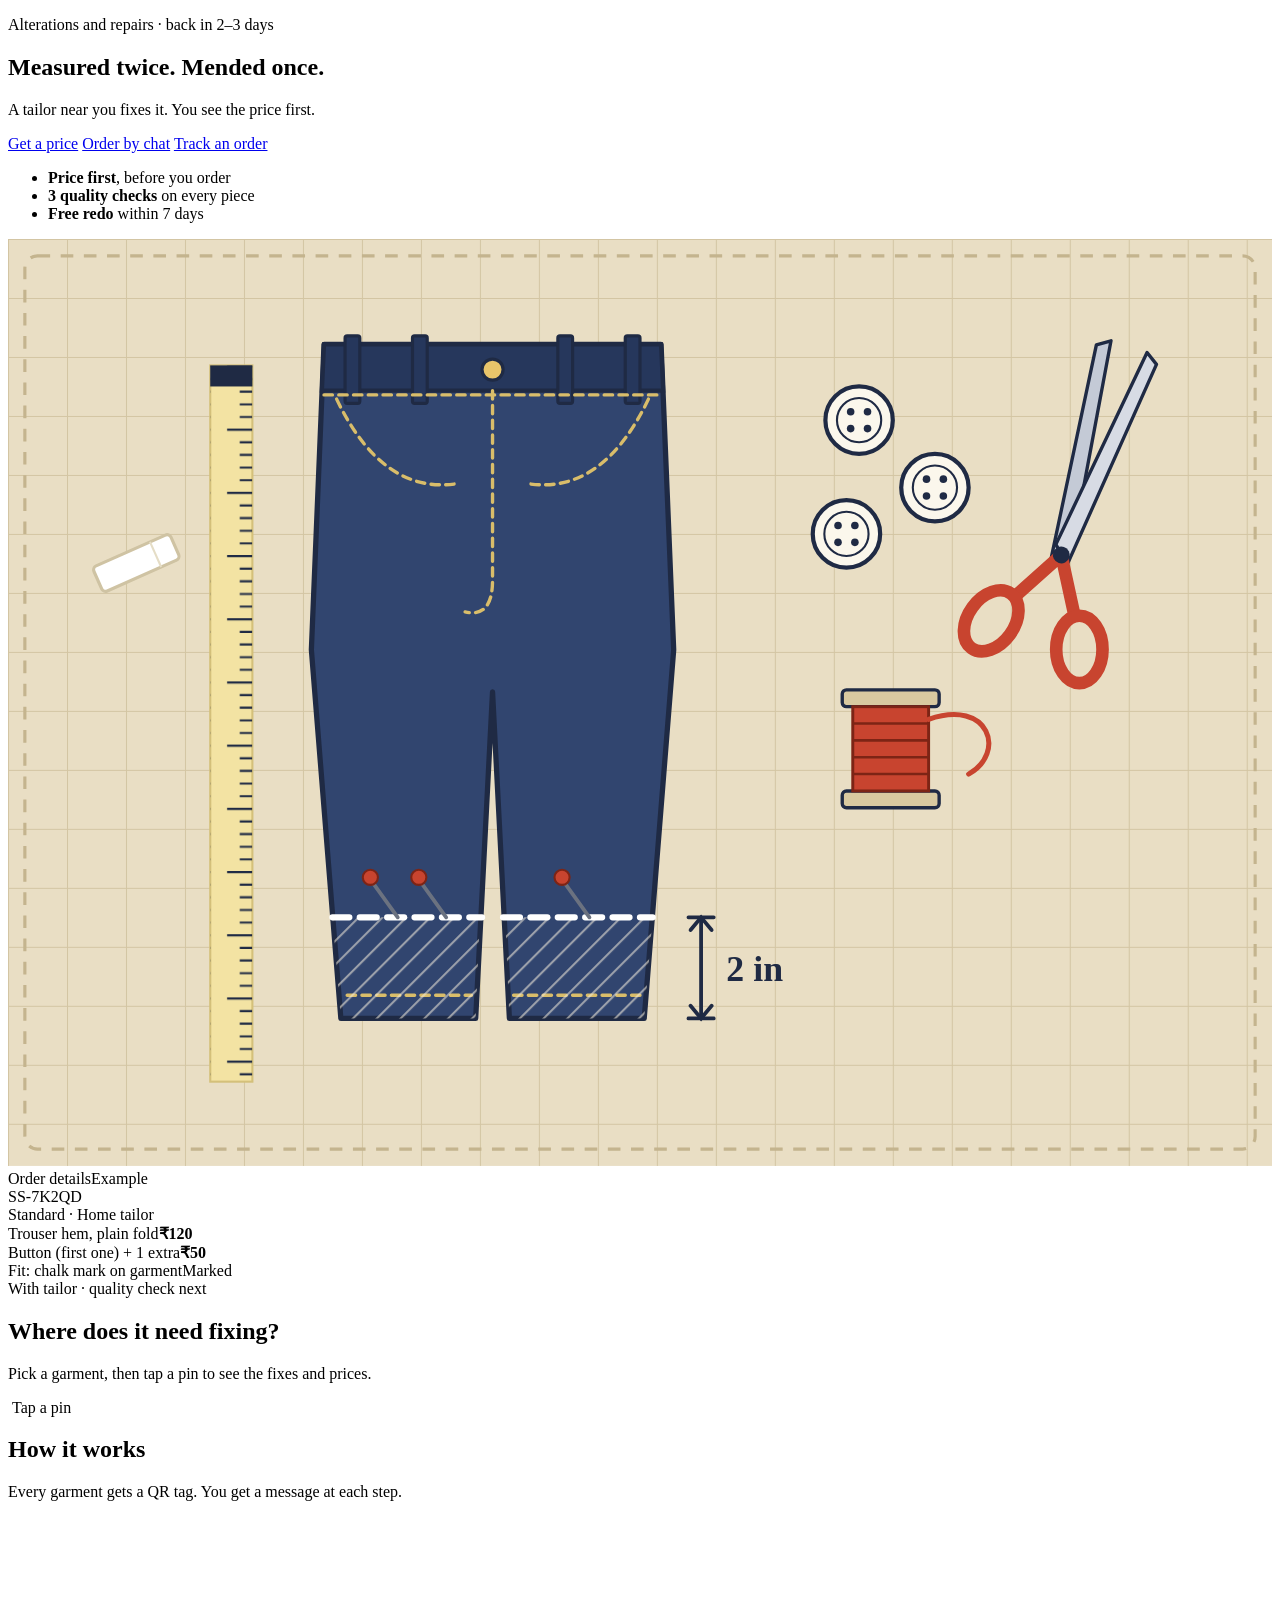
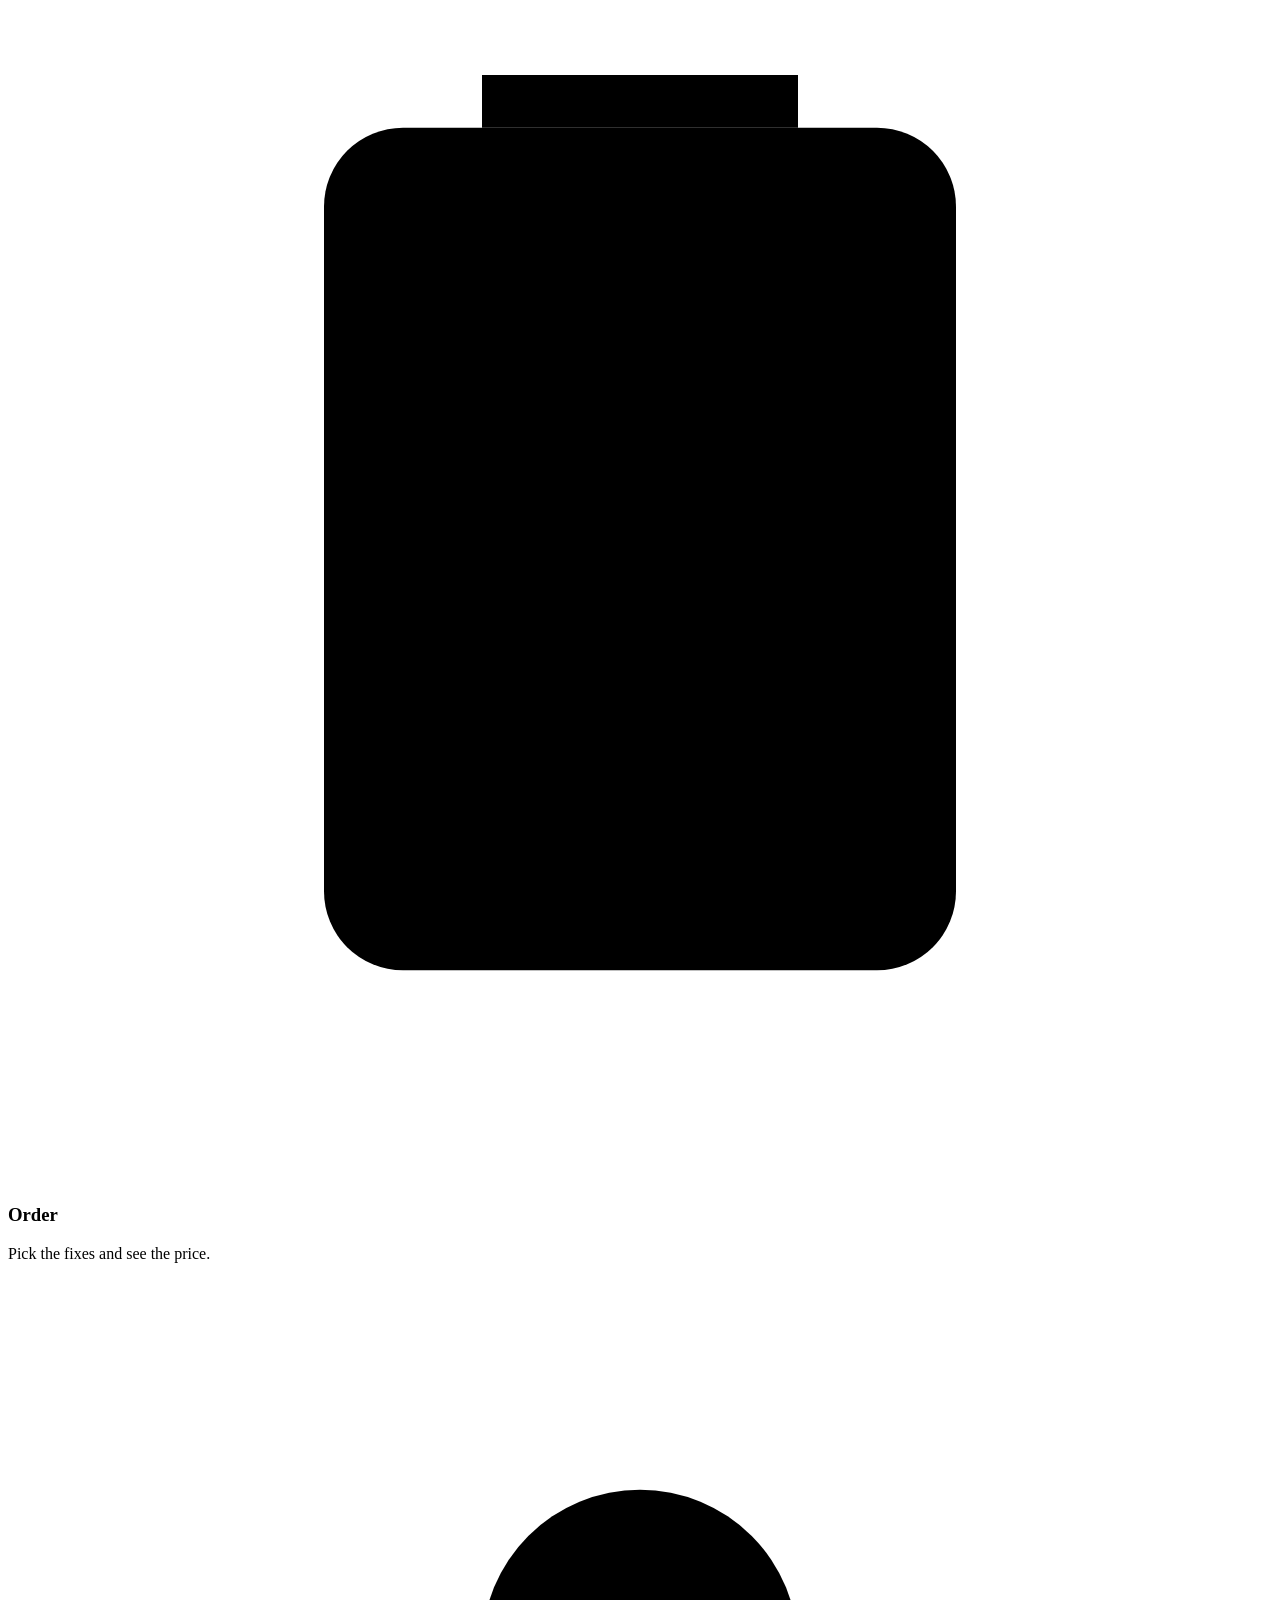
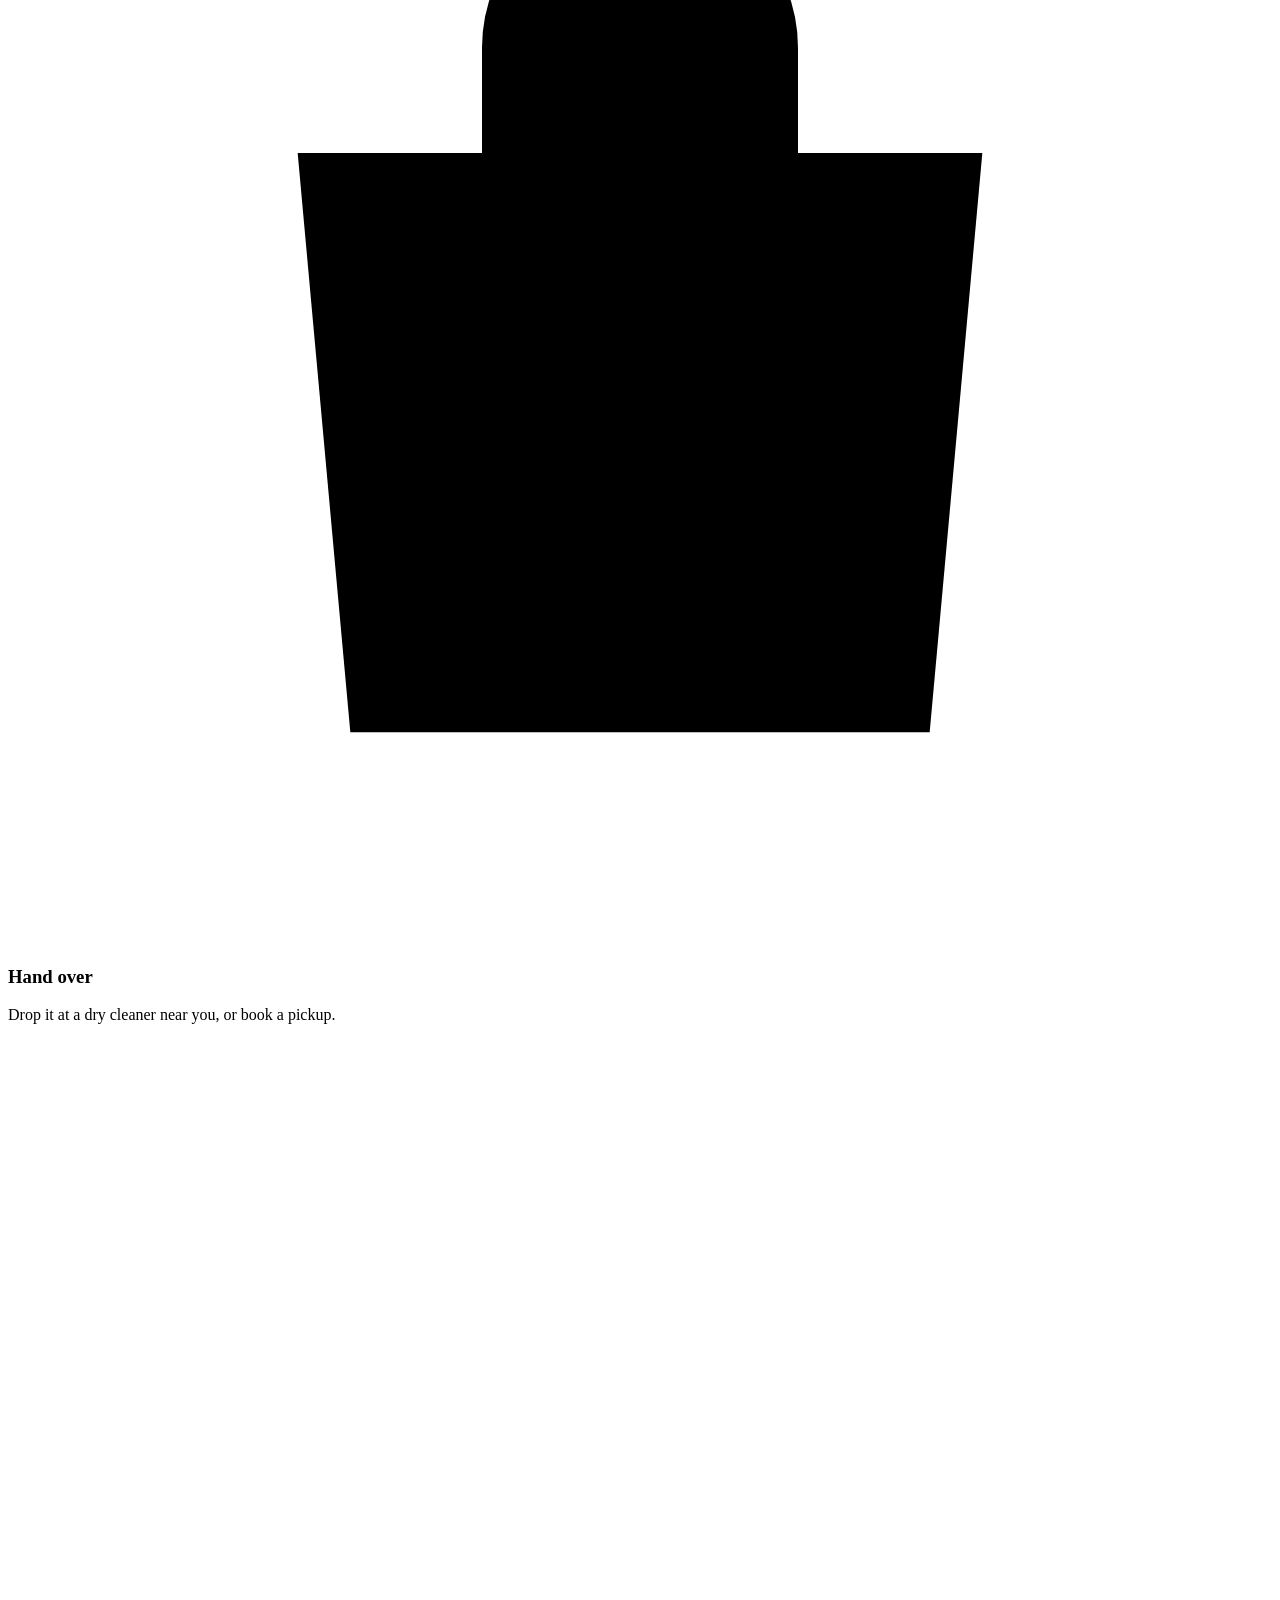
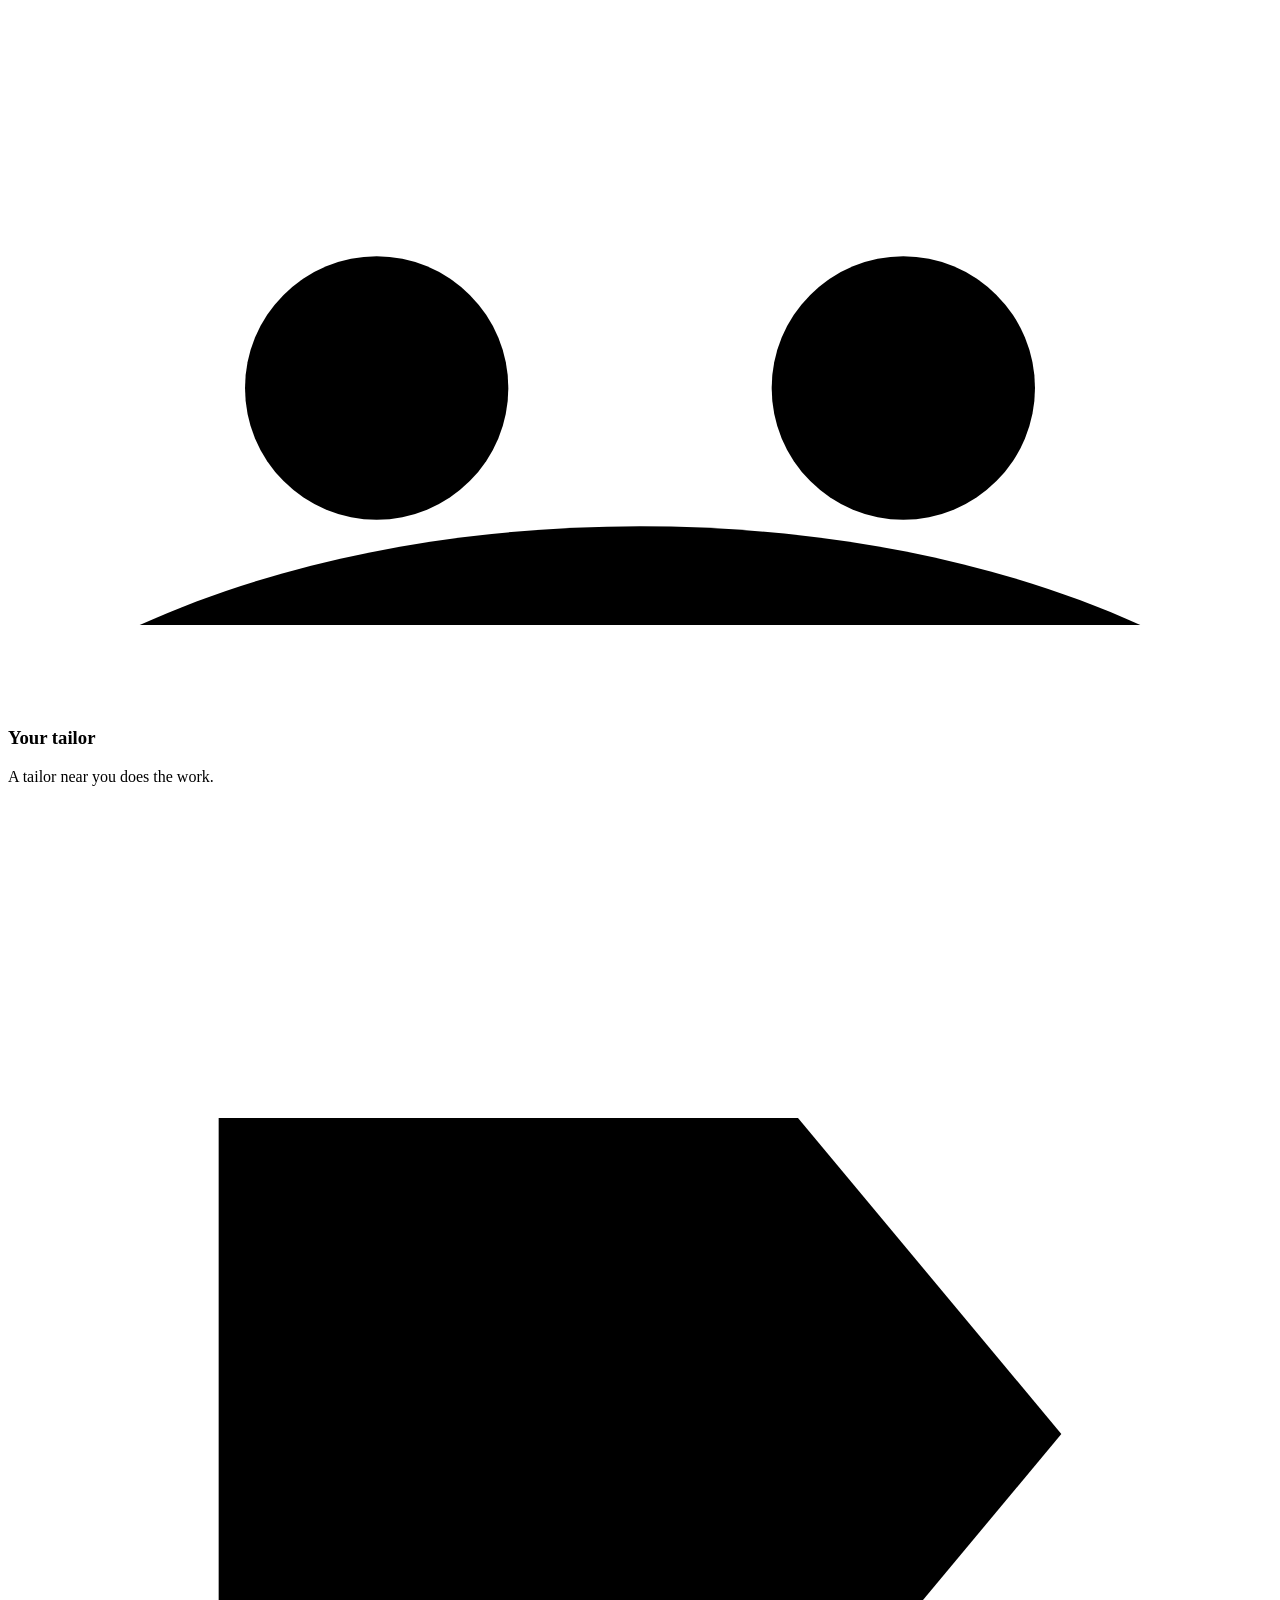
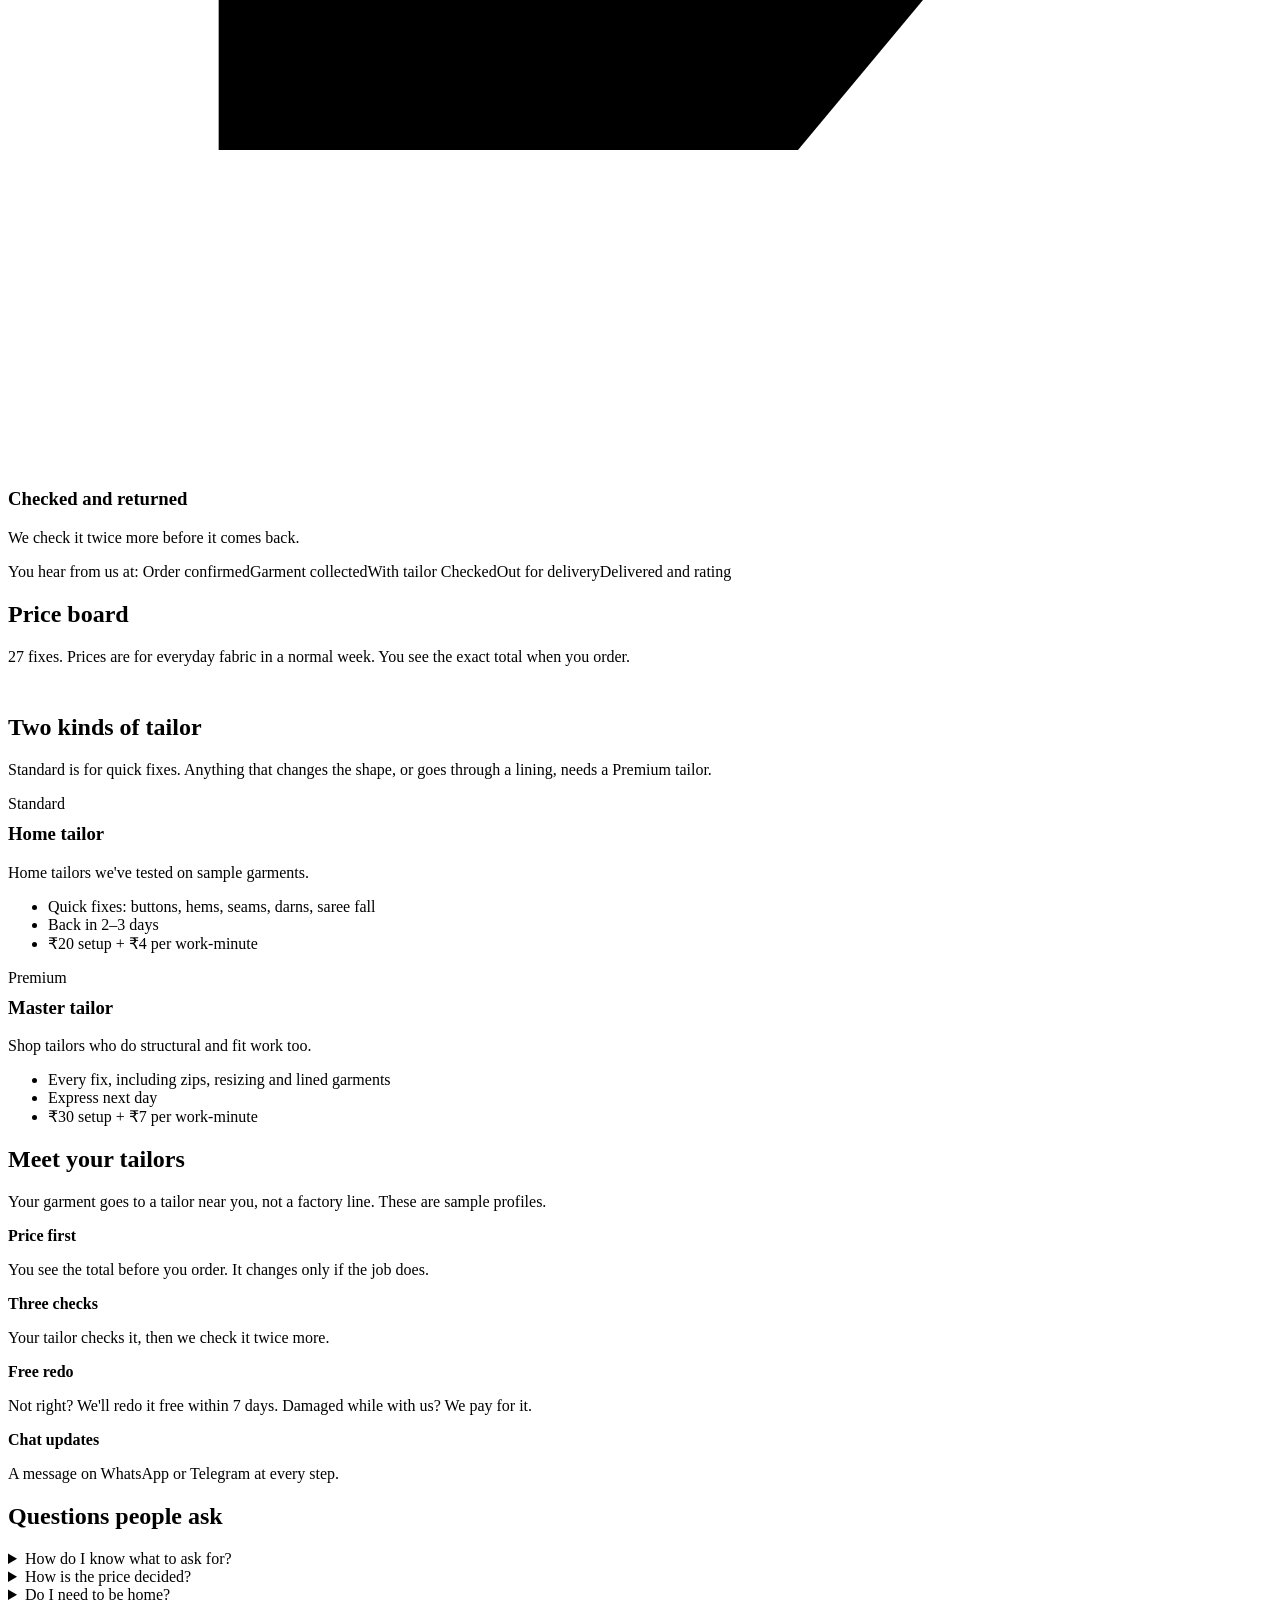
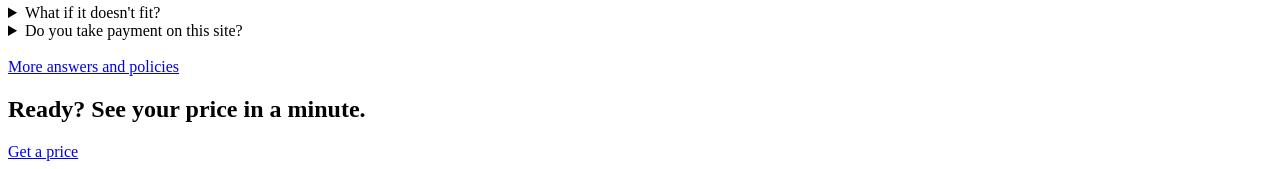
==== docs/index.html @ 305eaac2 "SecondStitch: website, chat bot and a GitHub Pages copy that runs in the browser Co-Authored-By: Cla" ====
<!doctype html>
<html lang="en">
<head>
  <script src="/secondstitch/static-api.js"></script>
  <meta charset="utf-8">
  <meta name="viewport" content="width=device-width, initial-scale=1">
  <title>SecondStitch — Alterations by a tailor near you</title>
  <meta name="description" content="A tailor near you fixes it. You see the price first, and it is back in 2–3 days.">
  <link rel="icon" href="/secondstitch/favicon.svg">
  <link rel="stylesheet" href="/secondstitch/styles.css">
</head>
<body data-page="home">
<header id="site-header"></header>

<main>
  <section class="hero">
    <div class="wrap hero-grid">
      <div>
        <p class="eyebrow" data-i18n="hero.eyebrow">Alterations and repairs · back in 2–3 days</p>
        <h1 data-i18n="hero.title" data-bi>Measured twice. Mended once.</h1>
        <p class="lead" data-i18n="hero.lead">A tailor near you fixes it. You see the price first.</p>
        <div class="hero-actions">
          <a class="btn" href="/secondstitch/order" data-i18n="hero.cta">Get a price</a>
          <a class="btn btn-ghost" id="chat-cta" href="/secondstitch/bot" data-i18n="hero.chat">Order by chat</a>
          <a class="btn btn-ghost" href="/secondstitch/track" data-i18n="hero.track">Track an order</a>
        </div>
        <ul class="hero-facts">
          <li data-i18n-html="hero.fact1"><strong>Price first</strong>, before you order</li>
          <li data-i18n-html="hero.fact2"><strong>3 quality checks</strong> on every piece</li>
          <li data-i18n-html="hero.fact3"><strong>Free redo</strong> within 7 days</li>
        </ul>
      </div>

      <div class="hero-art">
        <svg viewBox="0 0 600 440" role="img" aria-labelledby="hero-art-t">
          <title id="hero-art-t" data-i18n="hero.art">A pair of trousers laid flat with a chalk line, pins, a tape measure and scissors</title>
          <defs>
            <pattern id="matgrid" width="28" height="28" patternUnits="userSpaceOnUse"><path d="M28 0H0V28" fill="none" stroke="#d3c5a3" stroke-width="1"/></pattern>
            <pattern id="tickv" x="96" y="60" width="20" height="30" patternUnits="userSpaceOnUse"><path d="M20 .5H8M20 6.5H14M20 12.5H14M20 18.5H14M20 24.5H14" stroke="#1f2a44" stroke-width="1" fill="none"/></pattern>
            <pattern id="cut" width="8" height="8" patternUnits="userSpaceOnUse" patternTransform="rotate(45)"><path d="M0 0V8" stroke="#f3ebda" stroke-width="2" opacity=".55"/></pattern>
          </defs>
          <rect width="600" height="440" fill="#e9dec4"/>
          <rect width="600" height="440" fill="url(#matgrid)"/>
          <rect x="8" y="8" width="584" height="424" rx="6" fill="none" stroke="#c4b48e" stroke-width="1.5" stroke-dasharray="6 5"/>

          <rect x="96" y="60" width="20" height="340" fill="#f3e3a3" stroke="#d4c07a"/>
          <rect x="96" y="60" width="20" height="340" fill="url(#tickv)"/>
          <rect x="96" y="60" width="20" height="10" fill="#1f2a44"/>

          <g transform="translate(-20 10)">
            <path d="M170 40 L330 40 L336 185 L322 360 L258 360 L250 205 L242 360 L178 360 L164 185 Z" fill="#31456f" stroke="#1f2a44" stroke-width="2.5" stroke-linejoin="round"/>
            <path d="M170 40 L330 40 L331 62 L169 62 Z" fill="#26375c" stroke="#1f2a44" stroke-width="2"/>
            <g fill="#26375c" stroke="#1f2a44" stroke-width="1.5"><rect x="180" y="36" width="7" height="32" rx="1"/><rect x="212" y="36" width="7" height="32" rx="1"/><rect x="281" y="36" width="7" height="32" rx="1"/><rect x="313" y="36" width="7" height="32" rx="1"/></g>
            <g fill="none" stroke="#d9bd6a" stroke-width="1.6" stroke-dasharray="4 3" stroke-linecap="round">
              <path d="M250 62 V152 Q250 170 237 167"/>
              <path d="M176 66 Q198 112 234 106"/><path d="M324 66 Q302 112 266 106"/>
              <path d="M181 349 H240"/><path d="M260 349 H320"/>
              <path d="M170 64 H330"/>
            </g>
            <circle cx="250" cy="52" r="5" fill="#e8c46a" stroke="#1f2a44" stroke-width="1.5"/>

            <path d="M174 312 L244 312 L242 360 L178 360 Z M256 312 L326 312 L322 360 L258 360 Z" fill="url(#cut)"/>
            <path d="M174 312 H245 M255 312 H326" stroke="#ffffff" stroke-width="3" stroke-dasharray="8 5" stroke-linecap="round"/>
            <g stroke="#6b7280" stroke-width="1.8" stroke-linecap="round">
              <path d="M205 312 L192 294"/><path d="M228 312 L215 294"/><path d="M296 312 L283 294"/>
            </g>
            <g fill="#c8442f" stroke="#7d2415" stroke-width="1"><circle cx="192" cy="293" r="3.6"/><circle cx="215" cy="293" r="3.6"/><circle cx="283" cy="293" r="3.6"/></g>
            <g stroke="#1f2a44" stroke-width="1.8" fill="none" stroke-linecap="round"><path d="M349 312 V360"/><path d="M344 318 L349 312 L354 318"/><path d="M344 354 L349 360 L354 354"/><path d="M343 312 H355 M343 360 H355"/></g>
            <text x="361" y="342" font-family="Georgia, serif" font-size="17" font-weight="700" fill="#1f2a44">2 in</text>
          </g>

          <g transform="translate(500 150) rotate(18)">
            <path d="M-4 4 L4 -4 L-9 -104 L-15 -100 Z" fill="#c4cad6" stroke="#1f2a44" stroke-width="1.6" stroke-linejoin="round"/>
            <path d="M4 4 L-4 -4 L9 -104 L15 -100 Z" fill="#d7dbe4" stroke="#1f2a44" stroke-width="1.6" stroke-linejoin="round"/>
            <path d="M0 0 L14 24 M0 0 L-14 24" stroke="#c8442f" stroke-width="6" stroke-linecap="round"/>
            <ellipse cx="22" cy="40" rx="11" ry="16" transform="rotate(-18 22 40)" fill="none" stroke="#c8442f" stroke-width="6"/>
            <ellipse cx="-22" cy="40" rx="11" ry="16" transform="rotate(18 -22 40)" fill="none" stroke="#c8442f" stroke-width="6"/>
            <circle r="4" fill="#1f2a44"/>
          </g>

          <g stroke="#1f2a44" stroke-width="2" fill="#fbf7ec">
            <circle cx="404" cy="86" r="16"/><circle cx="440" cy="118" r="16"/><circle cx="398" cy="140" r="16"/>
          </g>
          <g fill="none" stroke="#1f2a44" stroke-width="1"><circle cx="404" cy="86" r="10.5"/><circle cx="440" cy="118" r="10.5"/><circle cx="398" cy="140" r="10.5"/></g>
          <g fill="#1f2a44"><circle cx="400" cy="82" r="1.8"/><circle cx="408" cy="82" r="1.8"/><circle cx="400" cy="90" r="1.8"/><circle cx="408" cy="90" r="1.8"/>
            <circle cx="436" cy="114" r="1.8"/><circle cx="444" cy="114" r="1.8"/><circle cx="436" cy="122" r="1.8"/><circle cx="444" cy="122" r="1.8"/>
            <circle cx="394" cy="136" r="1.8"/><circle cx="402" cy="136" r="1.8"/><circle cx="394" cy="144" r="1.8"/><circle cx="402" cy="144" r="1.8"/></g>

          <g transform="translate(396 214)">
            <rect x="0" y="0" width="46" height="8" rx="2" fill="#d9c9a0" stroke="#1f2a44" stroke-width="1.6"/>
            <rect x="0" y="48" width="46" height="8" rx="2" fill="#d9c9a0" stroke="#1f2a44" stroke-width="1.6"/>
            <rect x="5" y="8" width="36" height="40" fill="#c8442f" stroke="#7d2415" stroke-width="1.4"/>
            <path d="M5 16H41M5 24H41M5 32H41M5 40H41" stroke="#7d2415" stroke-width="1.2"/>
            <path d="M41 14 C70 4 78 30 60 40" fill="none" stroke="#c8442f" stroke-width="2.4" stroke-linecap="round"/>
          </g>
          <g transform="translate(40 156) rotate(-24)"><rect width="40" height="13" rx="2" fill="#ffffff" stroke="#cfc3a3" stroke-width="1.5"/><path d="M30 0V13" stroke="#e5ddc6"/></g>
        </svg>
        <div class="ticket" aria-hidden="true">
          <div class="ticket-top">
            <div class="label"><span data-i18n="ticket.label">Order details</span><span class="example" data-i18n="ticket.example">Example</span></div>
            <div class="id">SS-7K2QD</div>
            <span class="pill" data-i18n="ticket.tier">Standard · Home tailor</span>
            <div class="line"><span data-i18n="ticket.l1">Trouser hem, plain fold</span><strong>₹120</strong></div>
            <div class="line"><span data-i18n="ticket.l2">Button (first one) + 1 extra</span><strong>₹50</strong></div>
            <div class="line"><span data-i18n="ticket.l3">Fit: chalk mark on garment</span><span class="pill ok" data-i18n="ticket.marked">Marked</span></div>
          </div>
          <div class="ticket-stub">
            <div>
              <div class="mini-track"><i class="done"></i><i class="done"></i><i class="done"></i><i></i><i></i><i></i></div>
              <div class="fine" data-i18n="ticket.status">With tailor · quality check next</div>
            </div>
            <div class="qr" id="hero-qr"></div>
          </div>
        </div>
      </div>
    </div>
  </section>
  <div class="ruler"></div>

  <section class="section" id="picker">
    <div class="wrap">
      <div class="section-head">
        <h2 id="picker-title" data-i18n="picker.title" data-bi>Where does it need fixing?</h2>
        <p class="section-lead" data-i18n="picker.lead">Pick a garment, then tap a pin to see the fixes and prices.</p>
      </div>
      <div class="picker">
        <div>
          <div class="tabs" role="group" aria-labelledby="picker-title" id="g-tabs"></div>
          <div class="garment-stage" id="g-stage"></div>
          <p class="fine" style="margin:8px 4px 0" data-i18n="picker.hint">Tap a pin</p>
        </div>
        <div class="spot-panel" id="spot-panel" aria-live="polite"></div>
      </div>
    </div>
  </section>

  <section class="section alt" id="how">
    <div class="wrap">
      <div class="section-head">
        <h2 data-i18n="how.title" data-bi>How it works</h2>
        <p class="section-lead" data-i18n="how.lead">Every garment gets a QR tag. You get a message at each step.</p>
      </div>
      <div class="steps">
        <div class="step-card">
          <svg viewBox="0 0 48 48" aria-hidden="true"><rect x="12" y="8" width="24" height="32" rx="3"/><path d="M18 8V6h12v2M18 20h12M18 26h12M18 32h7"/><path class="red" d="M18 14h5"/></svg>
          <h3 data-i18n="how.s1.t" data-bi>Order</h3><p data-i18n="how.s1.p">Pick the fixes and see the price.</p>
        </div>
        <div class="step-card">
          <svg viewBox="0 0 48 48" aria-hidden="true"><path d="M11 18h26l-2 22H13z"/><path d="M18 18v-4a6 6 0 0 1 12 0v4"/><path class="red" d="M19 29l4 4 7-8"/></svg>
          <h3 data-i18n="how.s2.t" data-bi>Hand over</h3><p data-i18n="how.s2.p">Drop it at a dry cleaner near you, or book a pickup.</p>
        </div>
        <div class="step-card">
          <svg viewBox="0 0 48 48" aria-hidden="true"><circle cx="14" cy="36" r="5"/><circle cx="34" cy="36" r="5"/><path d="M17 32L34 8M31 32L14 8"/><path class="red" d="M5 45c11-5 27-5 38 0"/></svg>
          <h3 data-i18n="how.s3.t" data-bi>Your tailor</h3><p data-i18n="how.s3.p">A tailor near you does the work.</p>
        </div>
        <div class="step-card">
          <svg viewBox="0 0 48 48" aria-hidden="true"><path d="M8 12h22l10 12-10 12H8z"/><circle cx="14" cy="24" r="2"/><path class="red" d="M22 24l4 4 7-8"/></svg>
          <h3 data-i18n="how.s4.t" data-bi>Checked and returned</h3><p data-i18n="how.s4.p">We check it twice more before it comes back.</p>
        </div>
      </div>
      <div class="updates">
        <span class="muted" data-i18n="how.hear">You hear from us at:</span>
        <span class="pill grey" data-i18n="st.confirmed">Order confirmed</span><span class="pill grey" data-i18n="st.collected">Garment collected</span><span class="pill grey" data-i18n="st.with_tailor">With tailor</span>
        <span class="pill grey" data-i18n="st.qc_passed">Checked</span><span class="pill grey" data-i18n="st.out_for_delivery">Out for delivery</span><span class="pill grey" data-i18n="how.rating">Delivered and rating</span>
      </div>
    </div>
  </section>

  <section class="section" id="prices">
    <div class="wrap">
      <div class="section-head">
        <h2 data-i18n="board.title" data-bi>Price board</h2>
        <p class="section-lead" data-i18n="board.lead">27 fixes. Prices are for everyday fabric in a normal week. You see the exact total when you order.</p>
      </div>
      <div class="board-cols">
        <div class="board" id="board-quick"></div>
        <div class="board" id="board-prem"></div>
      </div>
      <div class="note-box" data-i18n-html="board.note"></div>

      <div class="section-head" style="margin-top:48px">
        <h2 data-i18n="tier.title" data-bi>Two kinds of tailor</h2>
        <p class="section-lead" data-i18n="tier.lead">Standard is for quick fixes. Anything that changes the shape, or goes through a lining, needs a Premium tailor.</p>
      </div>
      <div class="tier-grid">
        <div class="tier-card">
          <span class="pill" data-i18n="board.standard">Standard</span>
          <h3 style="margin-top:10px" data-i18n="tier.std.name">Home tailor</h3>
          <p class="muted" data-i18n="tier.std.p">Home tailors we've tested on sample garments.</p>
          <ul><li data-i18n="tier.std.l1">Quick fixes: buttons, hems, seams, darns, saree fall</li><li data-i18n="tier.std.l2">Back in 2–3 days</li><li data-i18n="tier.std.l3">₹20 setup + ₹4 per work-minute</li></ul>
        </div>
        <div class="tier-card premium">
          <span class="pill" style="background:var(--tape);color:var(--ink)" data-i18n="board.premium">Premium</span>
          <h3 style="margin-top:10px" data-i18n="tier.prem.name">Master tailor</h3>
          <p class="muted" data-i18n="tier.prem.p">Shop tailors who do structural and fit work too.</p>
          <ul><li data-i18n="tier.prem.l1">Every fix, including zips, resizing and lined garments</li><li data-i18n="tier.prem.l2">Express next day</li><li data-i18n="tier.prem.l3">₹30 setup + ₹7 per work-minute</li></ul>
        </div>
      </div>
    </div>
  </section>

  <section class="section alt" id="tailors">
    <div class="wrap">
      <div class="section-head">
        <h2 data-i18n="tailors.title" data-bi>Meet your tailors</h2>
        <p class="section-lead" data-i18n="tailors.lead">Your garment goes to a tailor near you, not a factory line. These are sample profiles.</p>
      </div>
      <div class="tailors" id="tailors-grid"></div>
    </div>
  </section>

  <section class="section">
    <div class="wrap promises">
      <div class="promise"><strong data-i18n="promise.price.t" data-bi>Price first</strong><p data-i18n="promise.price.p">You see the total before you order. It changes only if the job does.</p></div>
      <div class="promise"><strong data-i18n="promise.checks.t" data-bi>Three checks</strong><p data-i18n="promise.checks.p">Your tailor checks it, then we check it twice more.</p></div>
      <div class="promise"><strong data-i18n="promise.redo.t" data-bi>Free redo</strong><p data-i18n="promise.redo.p">Not right? We'll redo it free within 7 days. Damaged while with us? We pay for it.</p></div>
      <div class="promise"><strong data-i18n="promise.updates.t" data-bi>Chat updates</strong><p data-i18n="promise.updates.p">A message on WhatsApp or Telegram at every step.</p></div>
    </div>
  </section>

  <section class="section alt">
    <div class="wrap faq">
      <div class="section-head"><h2 data-i18n="faq.title" data-bi>Questions people ask</h2></div>
      <details><summary><span data-i18n="faq.q1">How do I know what to ask for?</span></summary><p data-i18n="faq.a1"></p></details>
      <details><summary><span data-i18n="faq.q2">How is the price decided?</span></summary><p data-i18n="faq.a2"></p></details>
      <details><summary><span data-i18n="faq.q3">Do I need to be home?</span></summary><p data-i18n="faq.a3"></p></details>
      <details><summary><span data-i18n="faq.q4">What if it doesn't fit?</span></summary><p data-i18n="faq.a4"></p></details>
      <details><summary><span data-i18n="faq.q5">Do you take payment on this site?</span></summary><p data-i18n="faq.a5"></p></details>
      <p style="margin-top:18px"><a href="/secondstitch/help" data-i18n="faq.more">More answers and policies</a></p>
    </div>
  </section>

  <section class="section cta-band">
    <div class="wrap">
      <h2 data-i18n="cta.title" data-bi>Ready? See your price in a minute.</h2>
      <a class="btn" href="/secondstitch/order" data-i18n="hero.cta">Get a price</a>
    </div>
  </section>
</main>

<footer id="site-footer"></footer>

<script src="/secondstitch/i18n.js"></script>
<script src="/secondstitch/common.js"></script>
<script src="/secondstitch/layout.js"></script>
<script src="/secondstitch/garments.js"></script>
<script src="/secondstitch/home.js"></script>
</body>
</html>
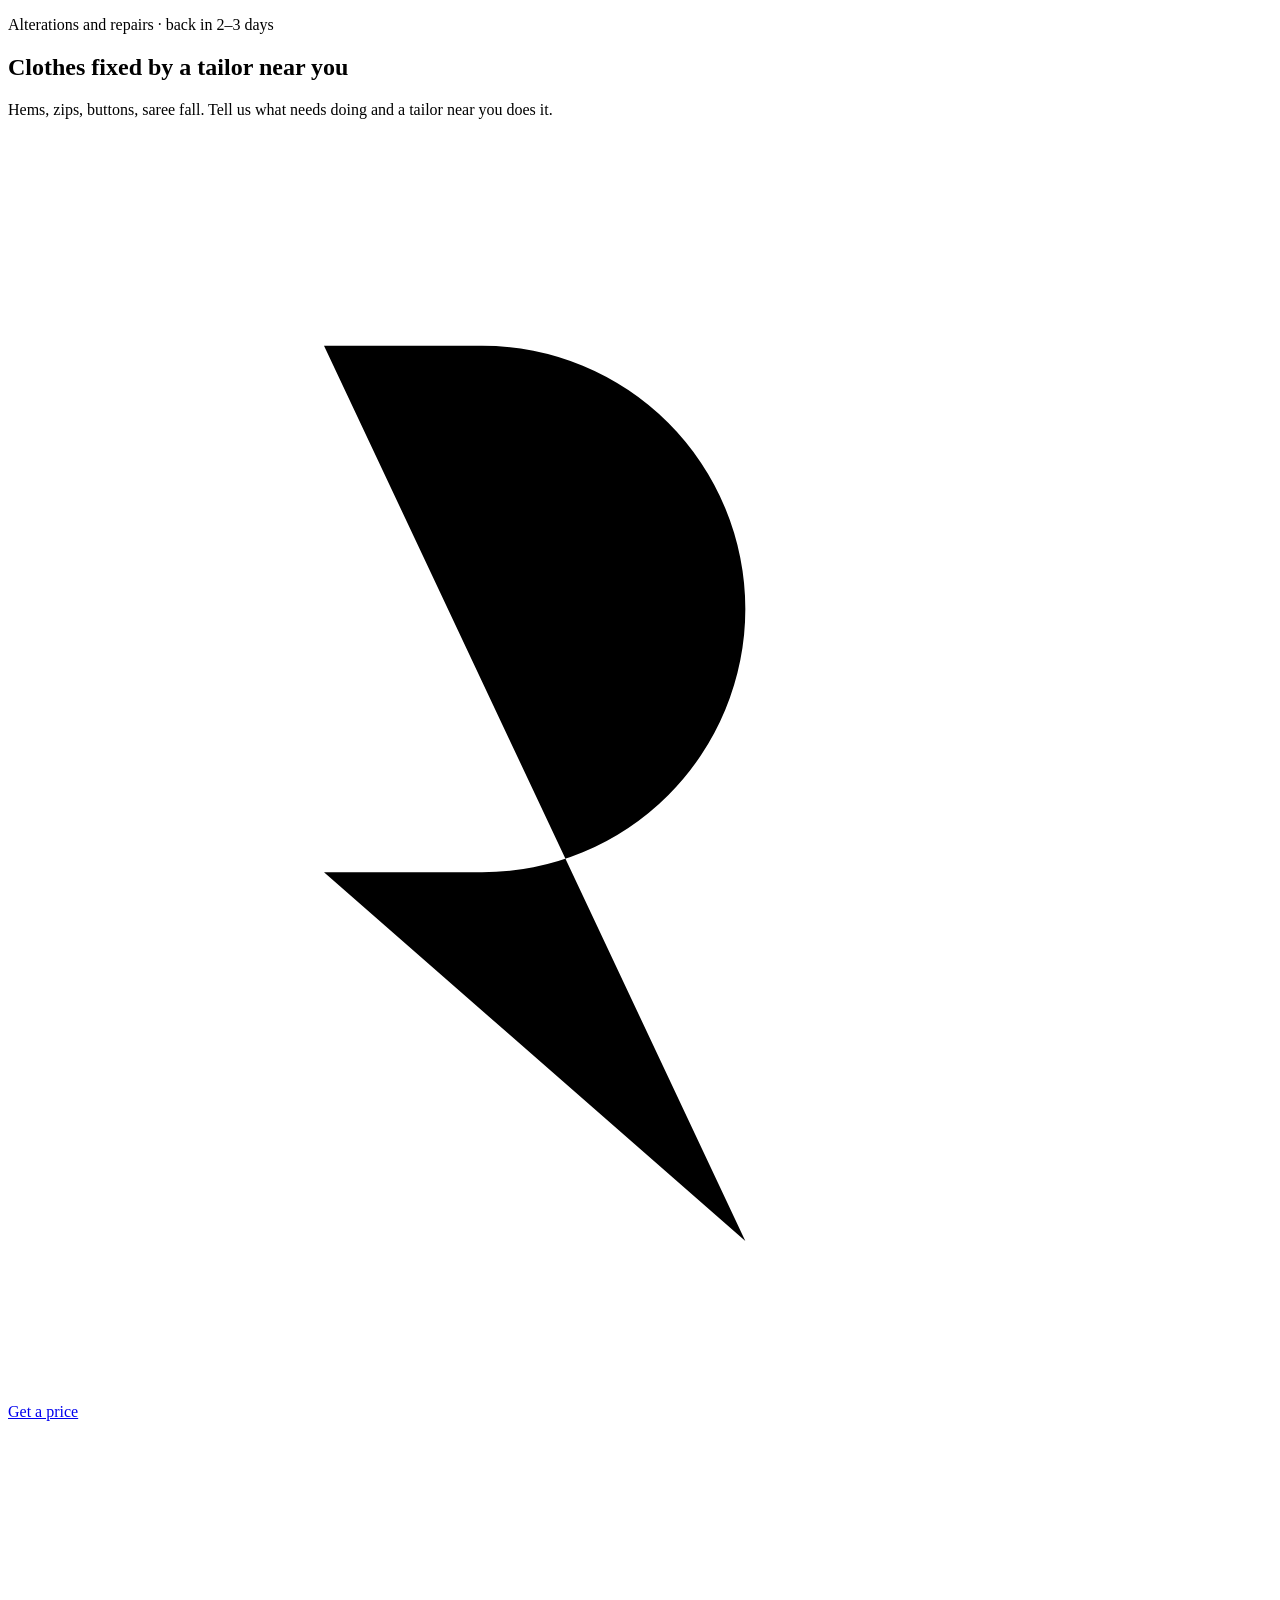
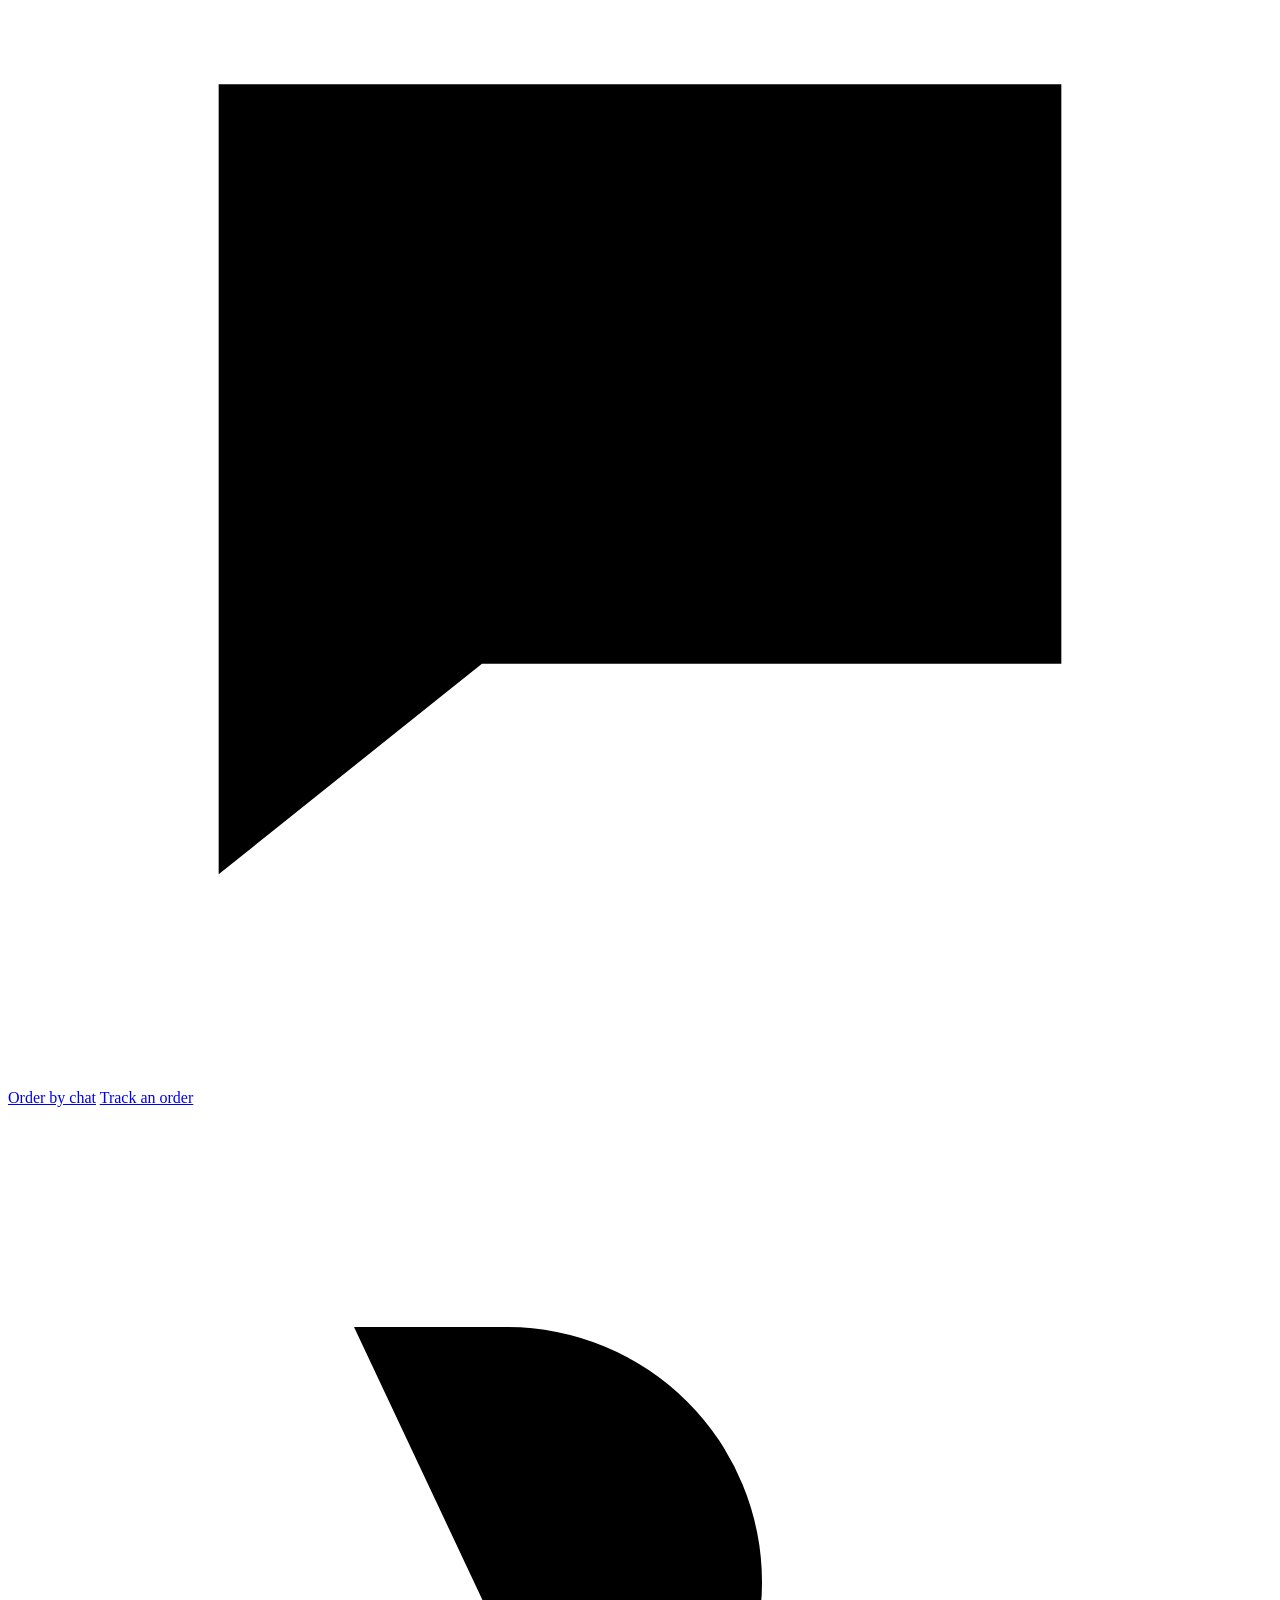
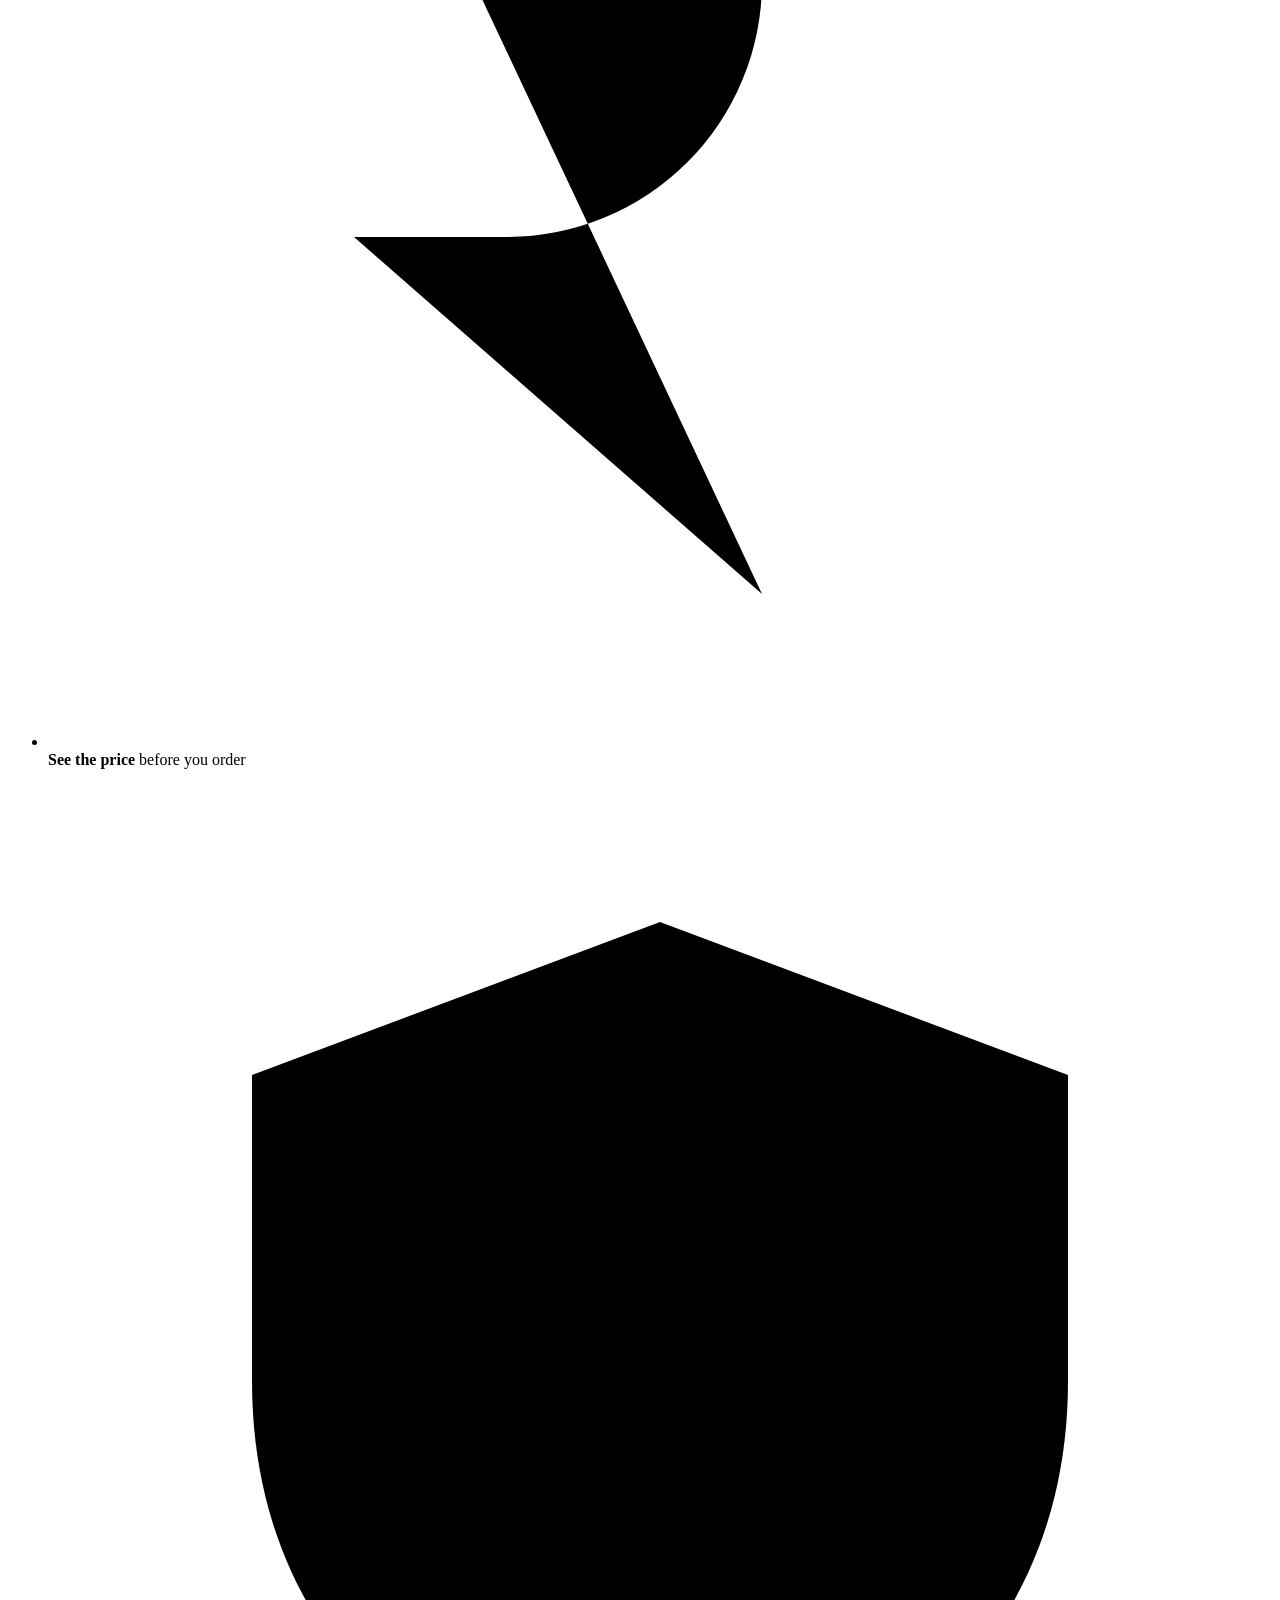
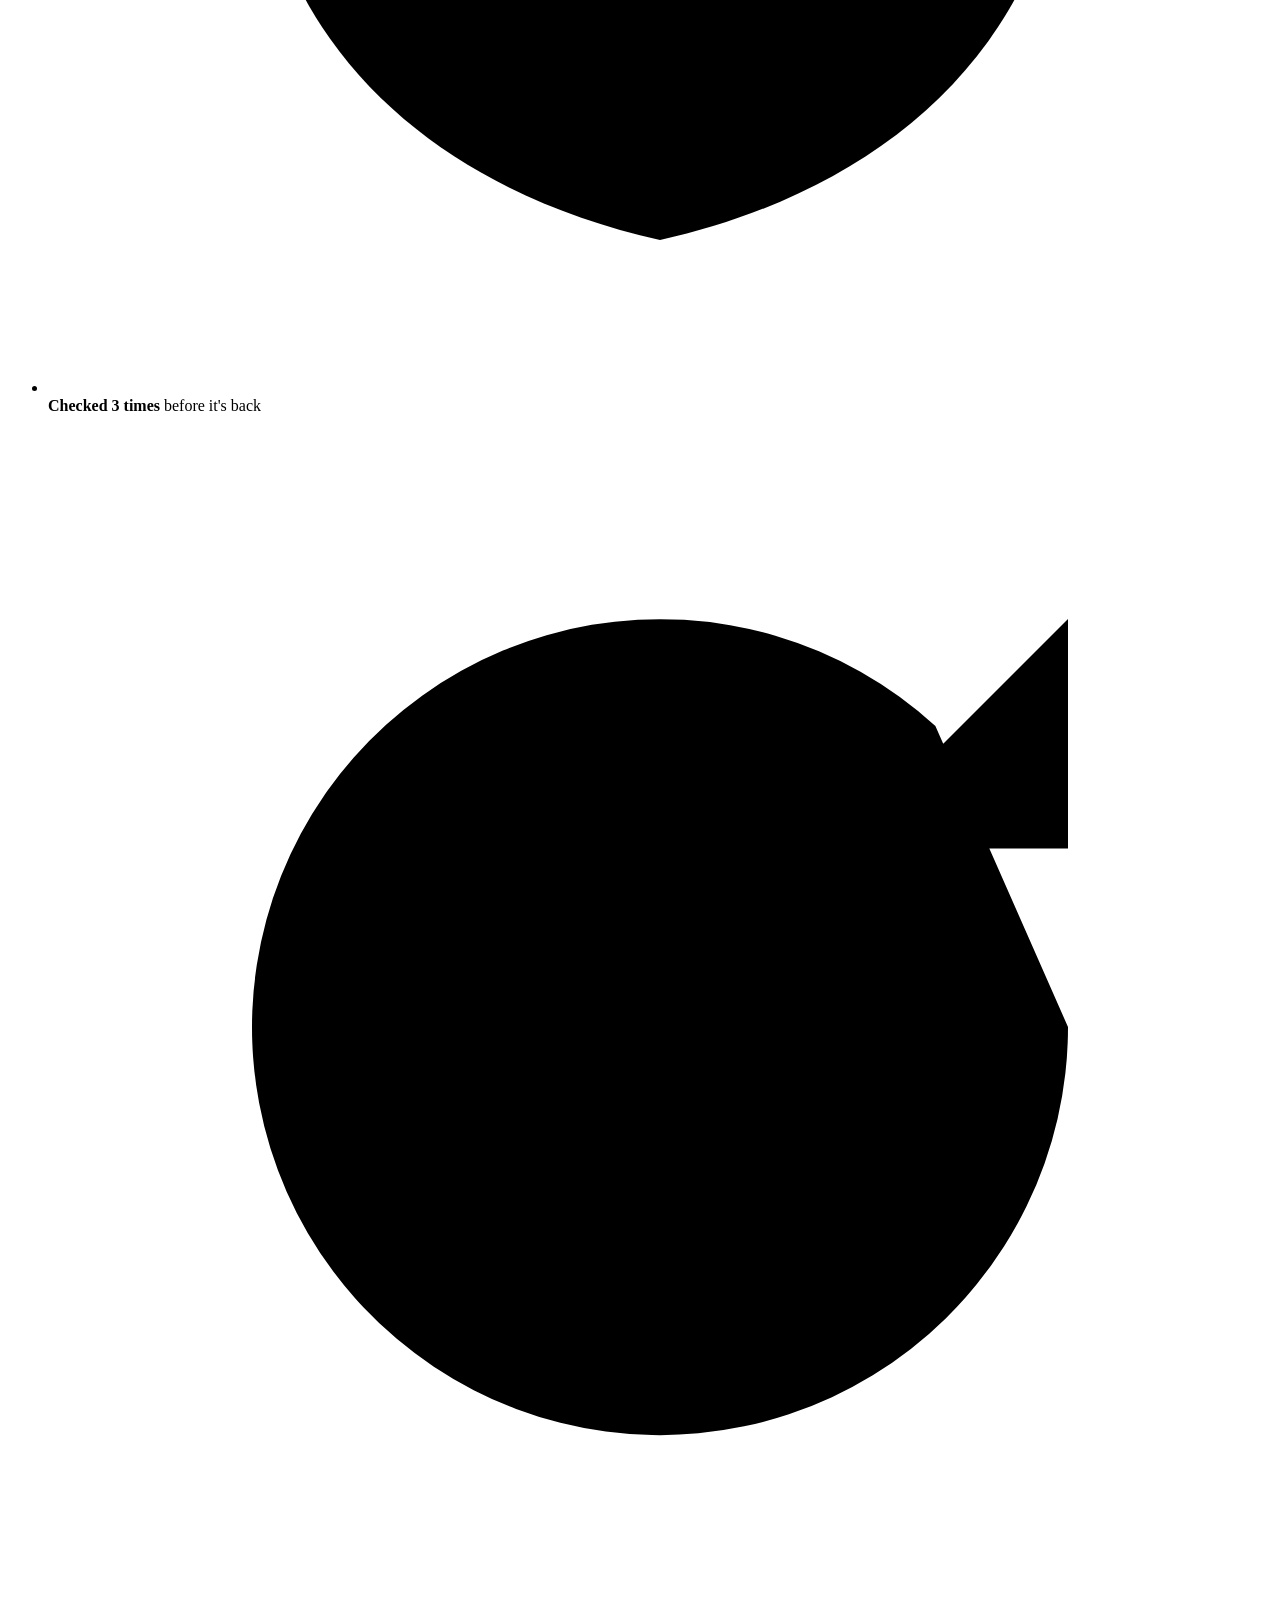
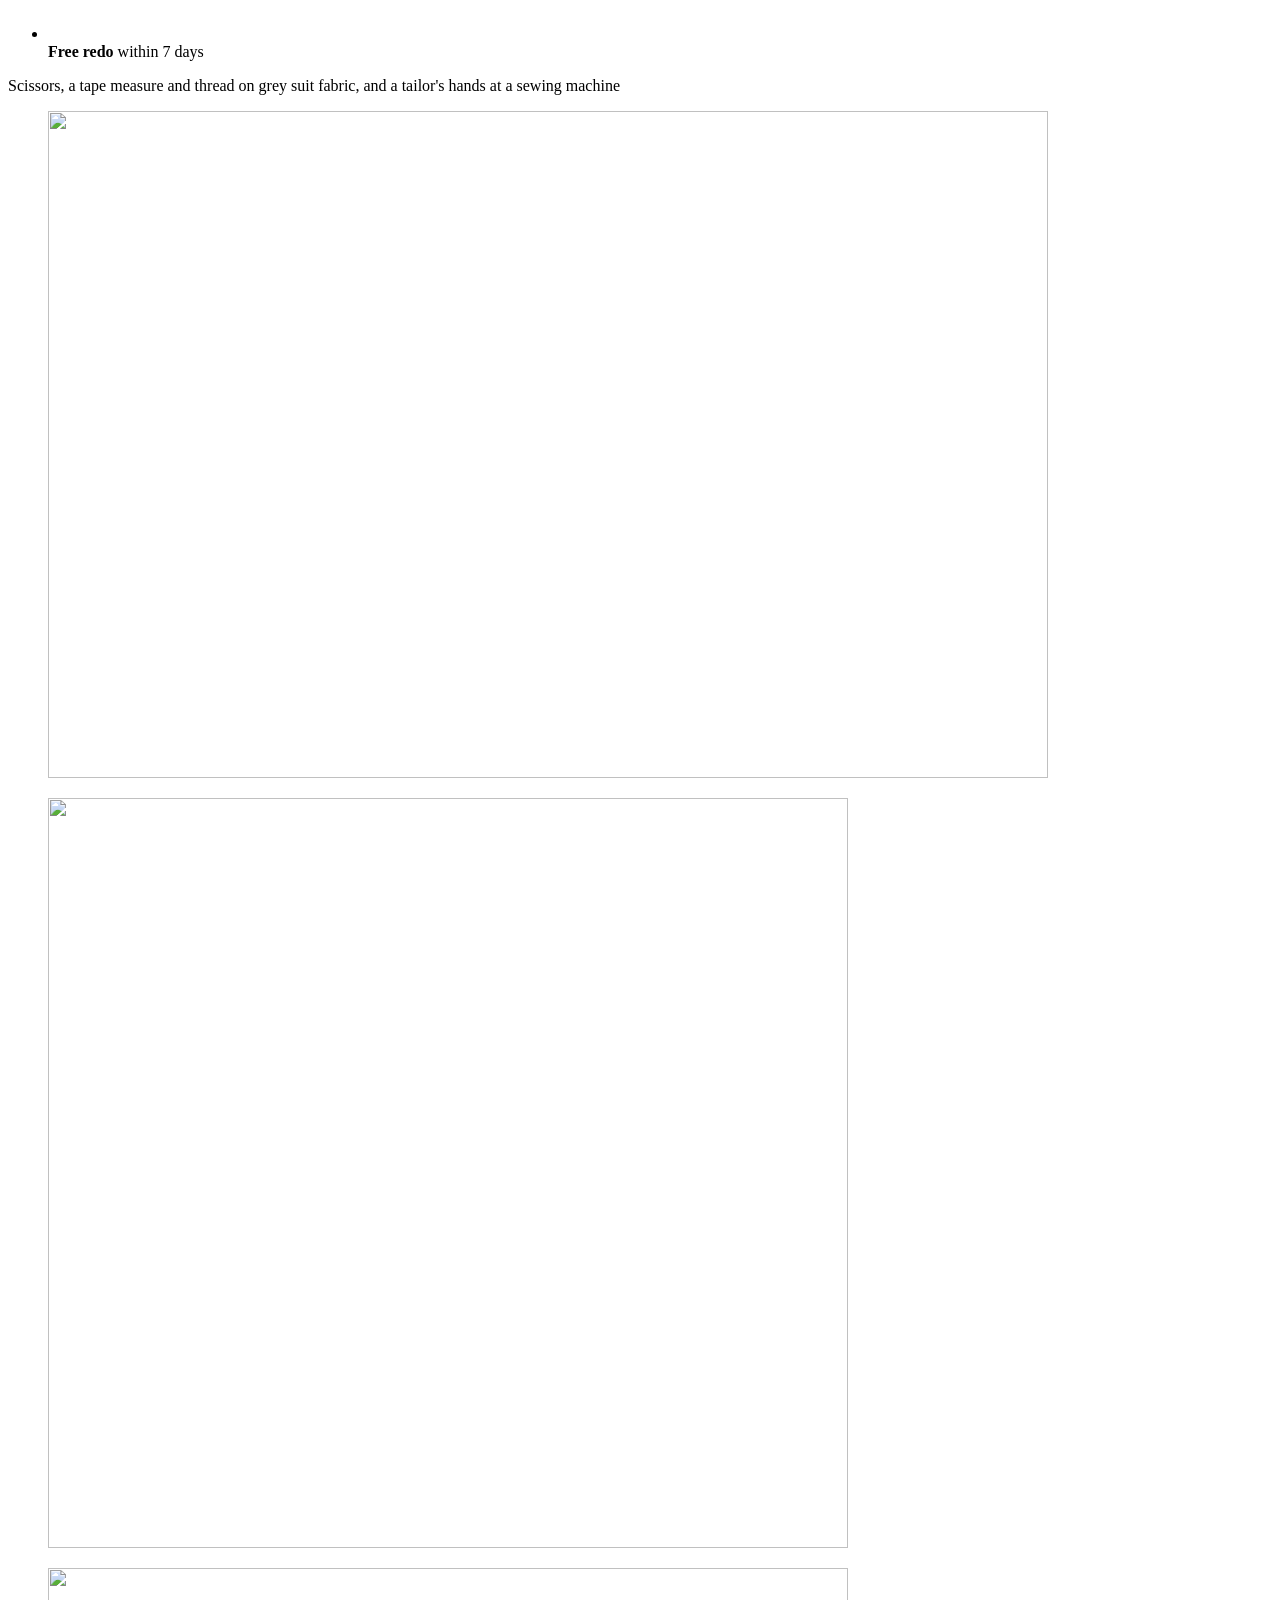
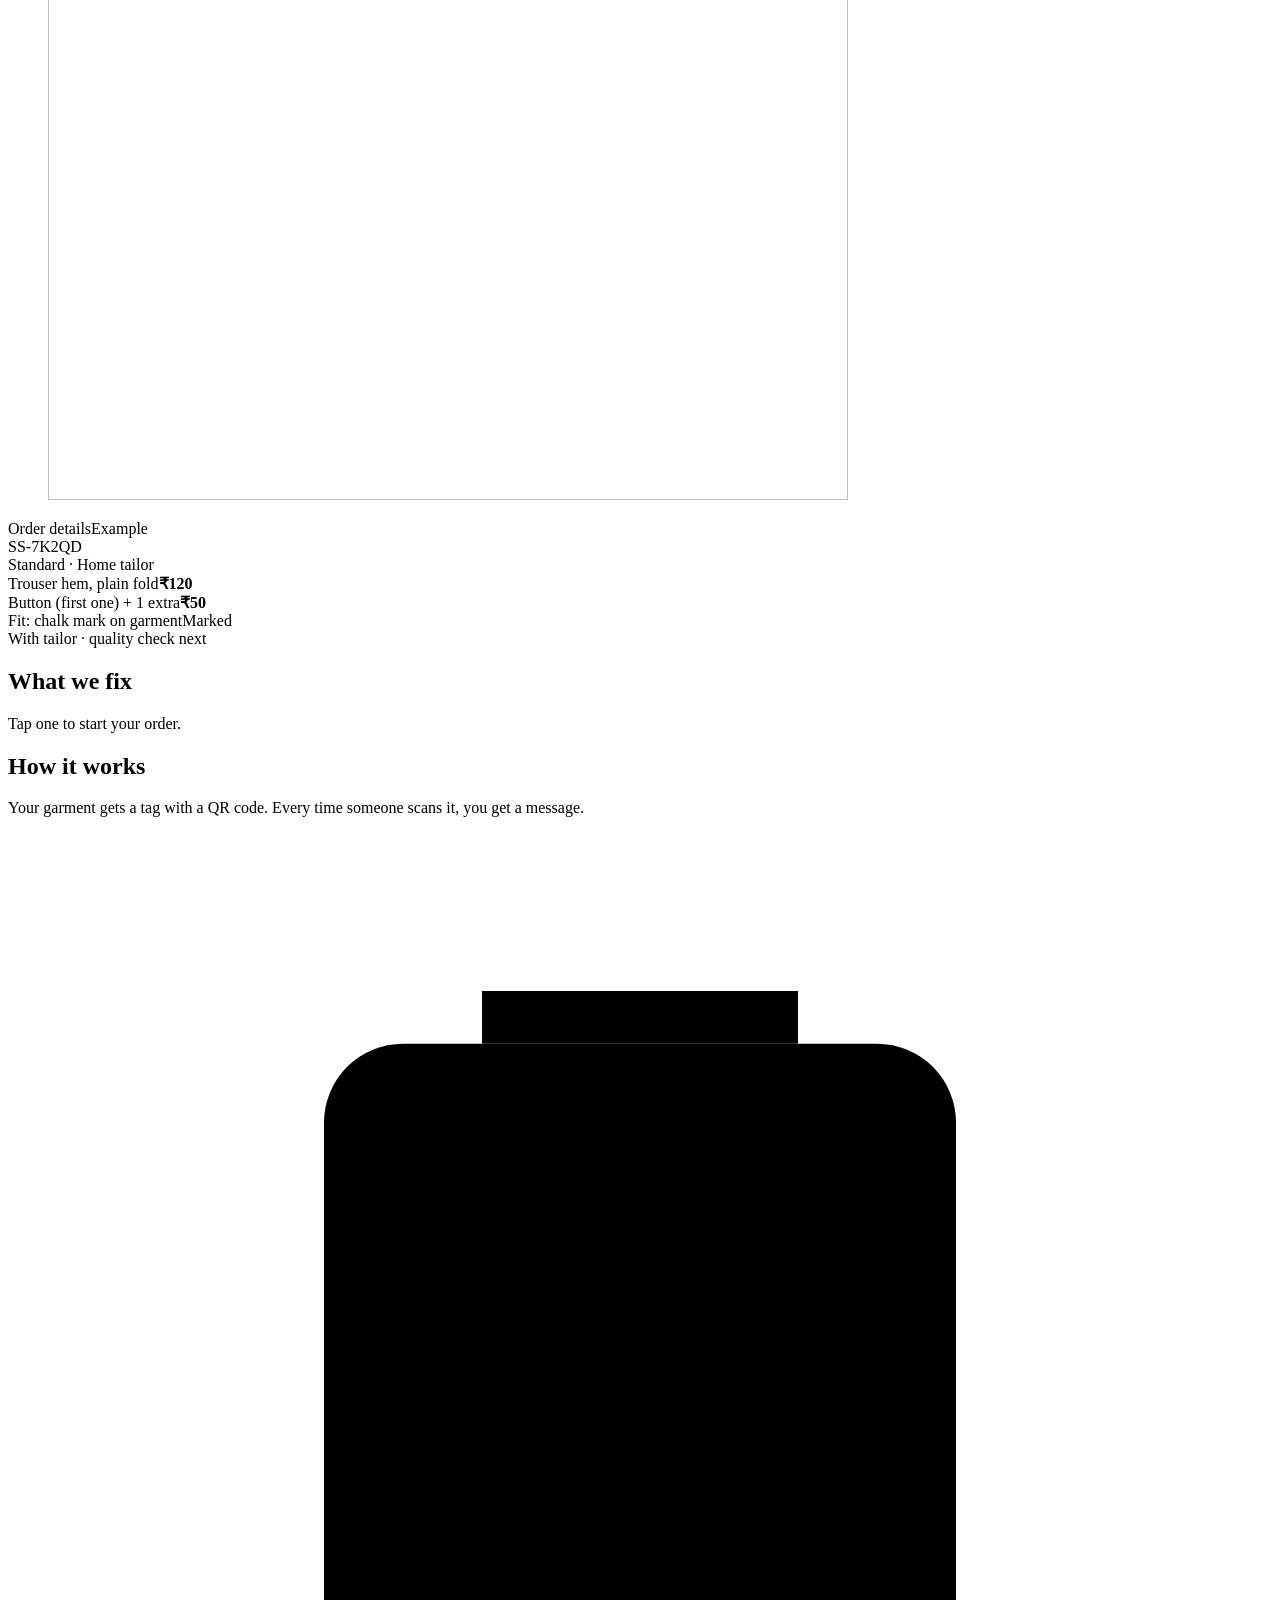
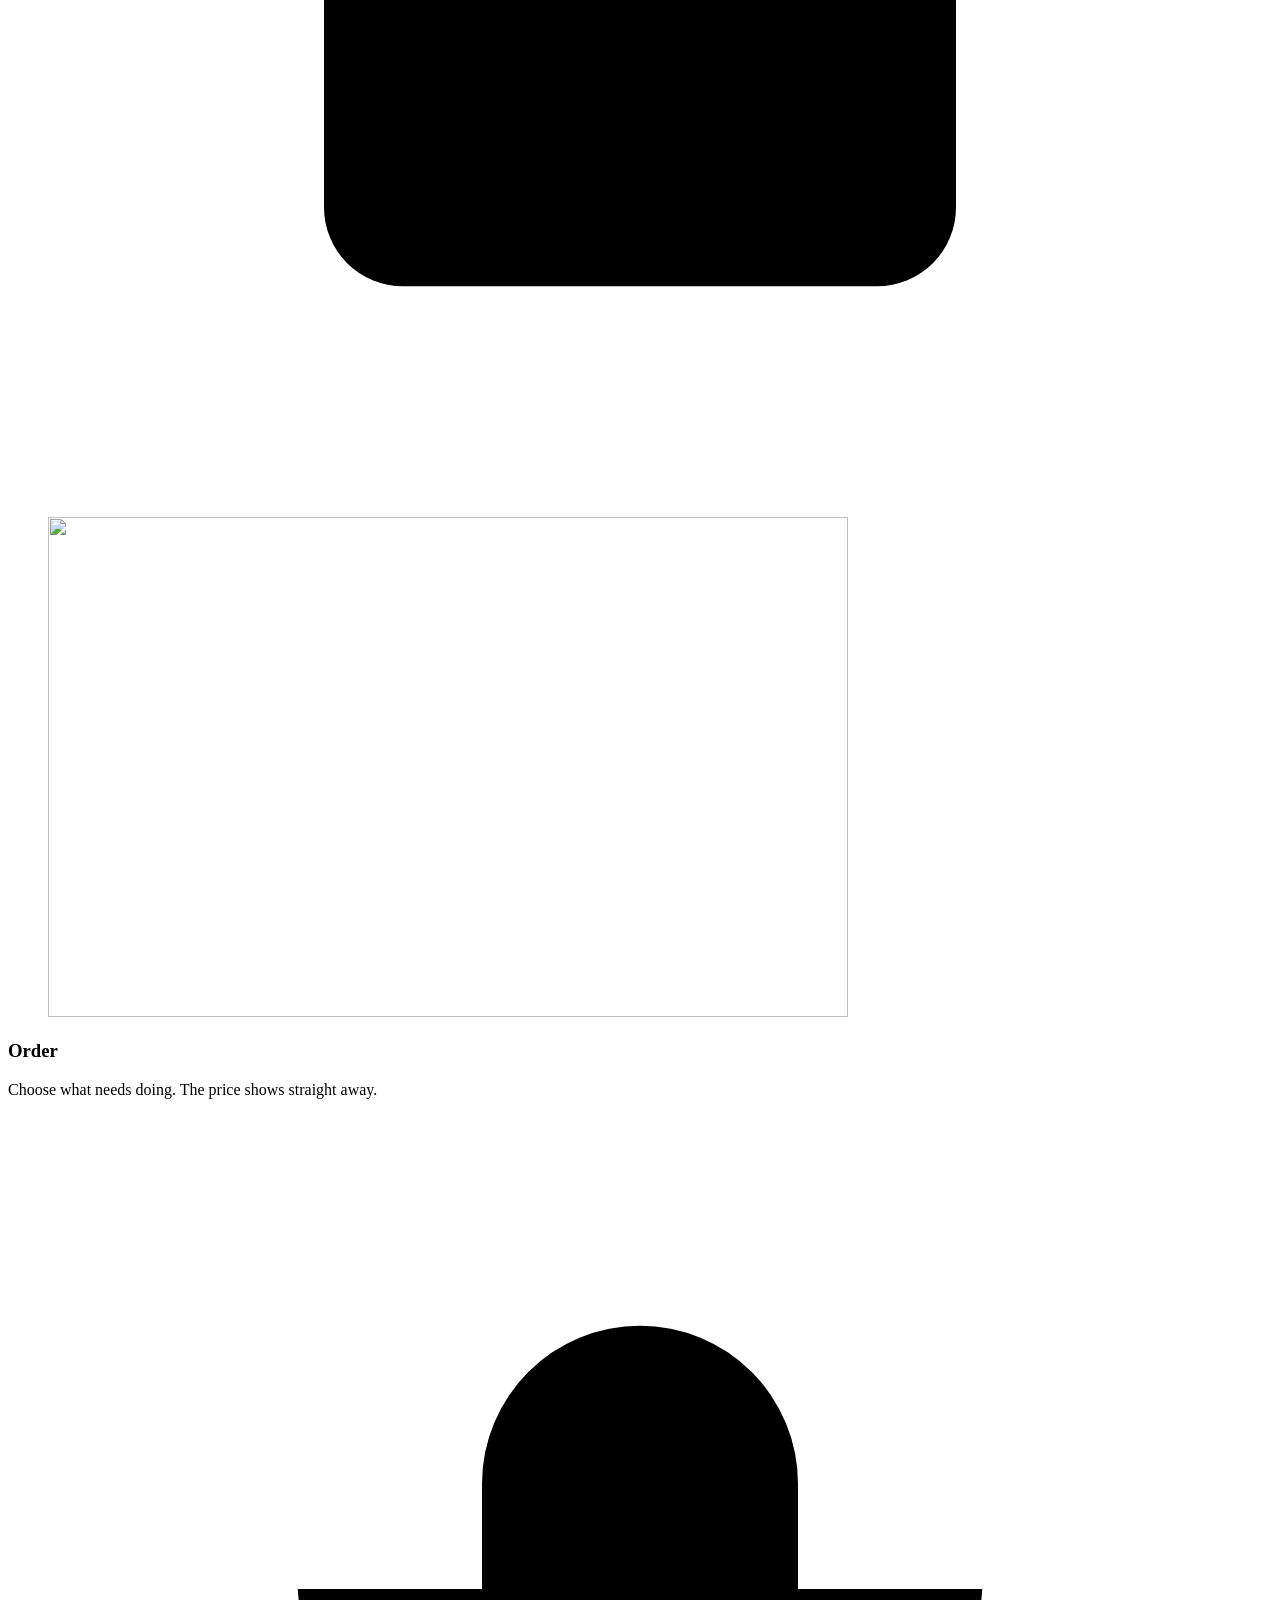
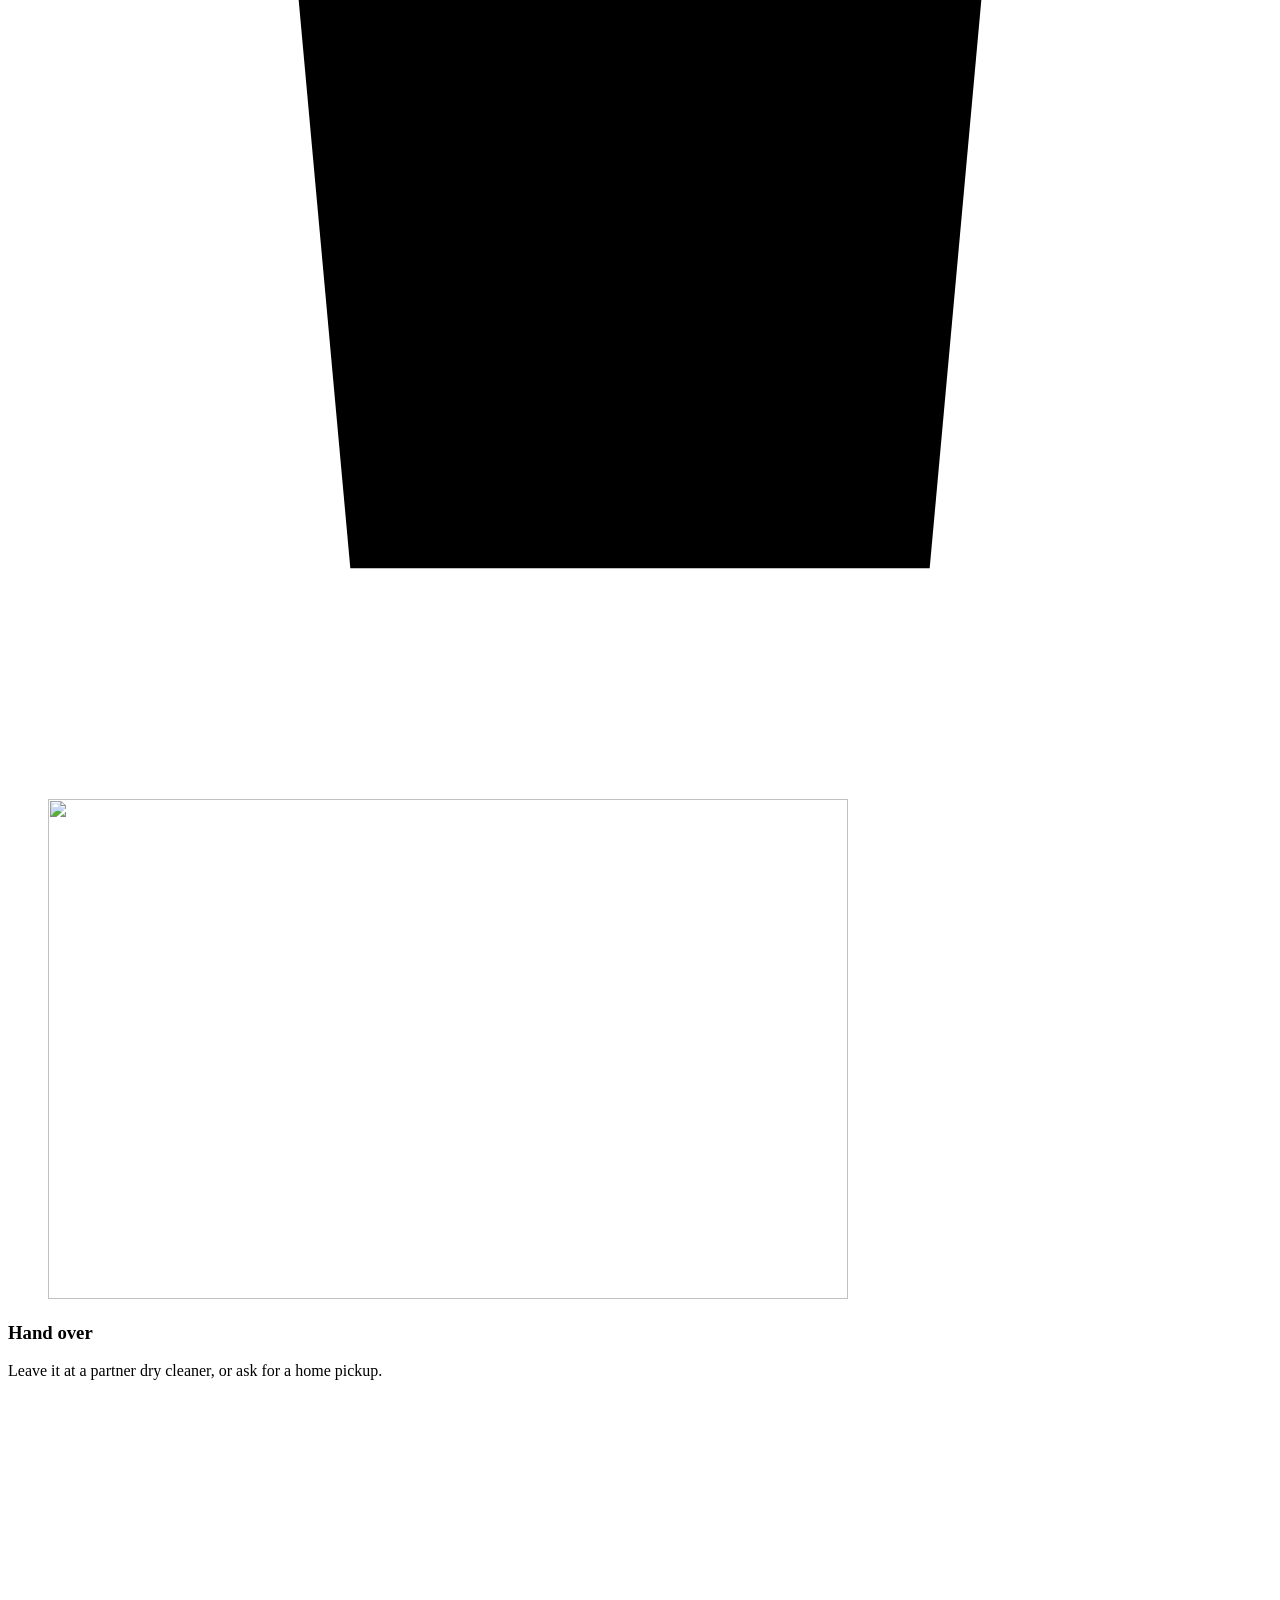
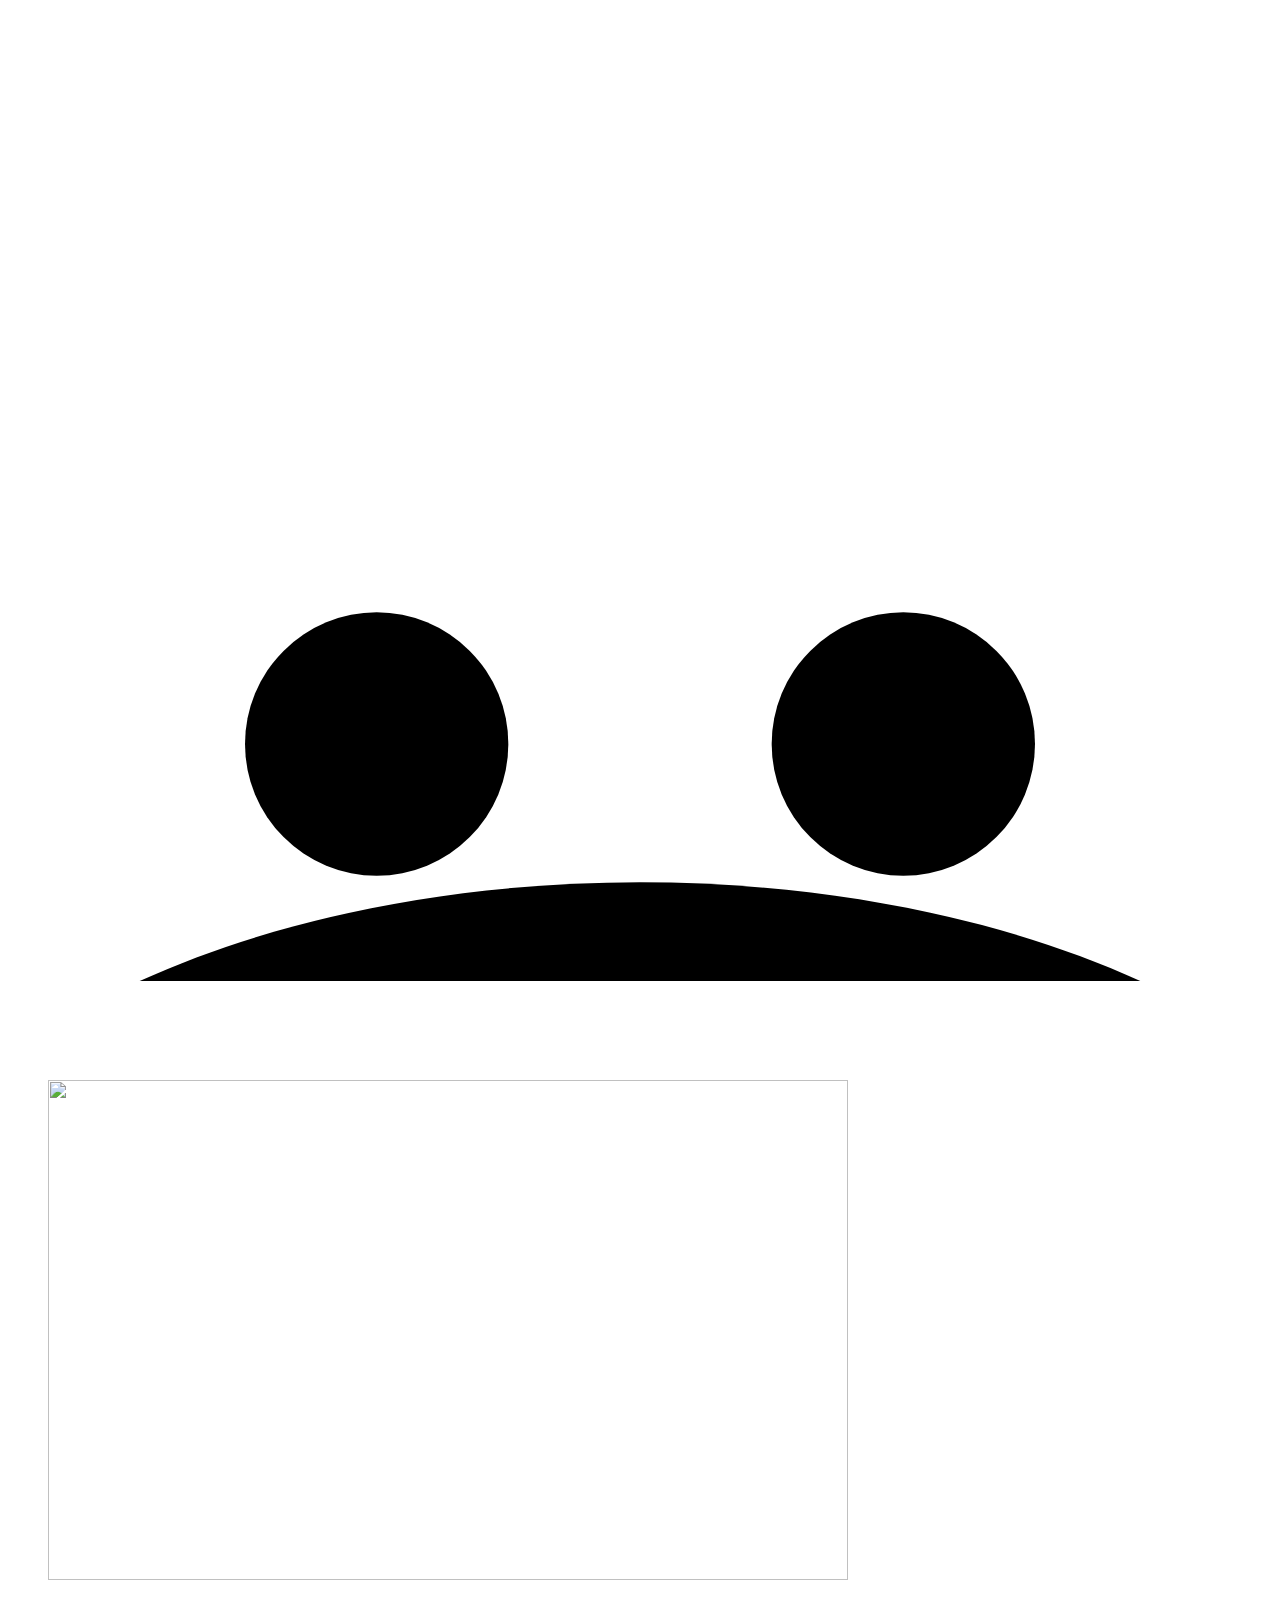
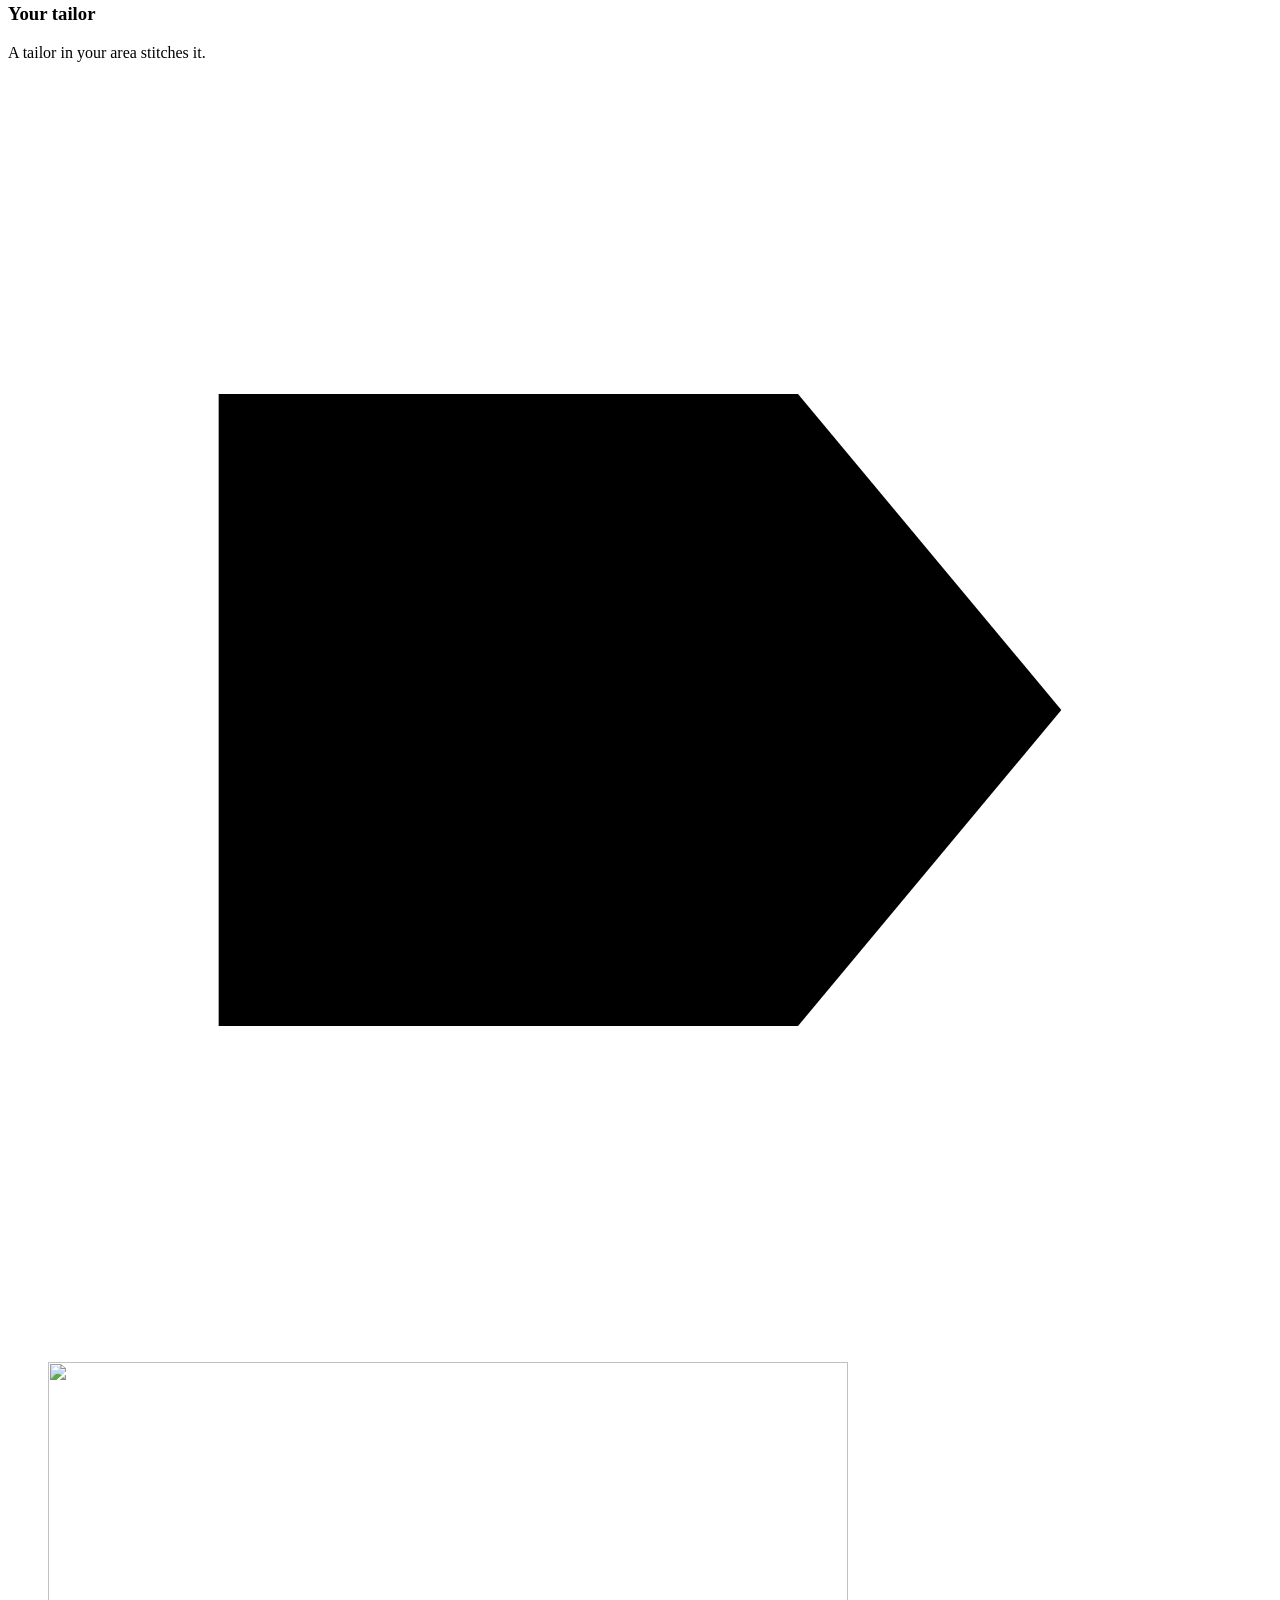
==== commit 9c528f0b: "Photos, plainer copy, timeline and photo credits Co-Authored-By: Claude Sonnet 5.5 <noreply@anthropi" ====
--- a/docs/index.html
+++ b/docs/index.html
@@ -14,87 +14,31 @@
 
 <main>
   <section class="hero">
+    <div class="hero-bg" aria-hidden="true"></div>
     <div class="wrap hero-grid">
       <div>
         <p class="eyebrow" data-i18n="hero.eyebrow">Alterations and repairs · back in 2–3 days</p>
-        <h1 data-i18n="hero.title" data-bi>Measured twice. Mended once.</h1>
-        <p class="lead" data-i18n="hero.lead">A tailor near you fixes it. You see the price first.</p>
+        <h1 data-i18n="hero.title" data-bi>Clothes fixed by a tailor near you</h1>
+        <p class="lead" data-i18n="hero.lead">Hems, zips, buttons, saree fall. Tell us what needs doing and a tailor near you does it.</p>
         <div class="hero-actions">
-          <a class="btn" href="/secondstitch/order" data-i18n="hero.cta">Get a price</a>
-          <a class="btn btn-ghost" id="chat-cta" href="/secondstitch/bot" data-i18n="hero.chat">Order by chat</a>
+          <a class="btn" href="/secondstitch/order"><svg class="ico" viewBox="0 0 24 24" aria-hidden="true"><path d="M6 4h12M6 9h12M6 4h3a5 5 0 0 1 0 10H6l8 7"/></svg><span data-i18n="hero.cta">Get a price</span></a>
+          <a class="btn btn-ghost" id="chat-cta" href="/secondstitch/bot"><svg class="ico" viewBox="0 0 24 24" aria-hidden="true"><path d="M4 5h16v11H9l-5 4z"/></svg><span data-i18n="hero.chat">Order by chat</span></a>
           <a class="btn btn-ghost" href="/secondstitch/track" data-i18n="hero.track">Track an order</a>
         </div>
         <ul class="hero-facts">
-          <li data-i18n-html="hero.fact1"><strong>Price first</strong>, before you order</li>
-          <li data-i18n-html="hero.fact2"><strong>3 quality checks</strong> on every piece</li>
-          <li data-i18n-html="hero.fact3"><strong>Free redo</strong> within 7 days</li>
+          <li><svg class="ico" viewBox="0 0 24 24" aria-hidden="true"><path d="M6 4h12M6 9h12M6 4h3a5 5 0 0 1 0 10H6l8 7"/></svg><span data-i18n-html="hero.fact1"><strong>See the price</strong> before you order</span></li>
+          <li><svg class="ico" viewBox="0 0 24 24" aria-hidden="true"><path d="M12 3l8 3v6c0 5-3.5 8-8 9-4.5-1-8-4-8-9V6z"/><path d="M8.5 12l2.5 2.5 4.5-5"/></svg><span data-i18n-html="hero.fact2"><strong>Checked 3 times</strong> before it's back</span></li>
+          <li><svg class="ico" viewBox="0 0 24 24" aria-hidden="true"><path d="M20 12a8 8 0 1 1-2.6-5.9M20 4v4.5h-4.5"/></svg><span data-i18n-html="hero.fact3"><strong>Free redo</strong> within 7 days</span></li>
         </ul>
       </div>
 
       <div class="hero-art">
-        <svg viewBox="0 0 600 440" role="img" aria-labelledby="hero-art-t">
-          <title id="hero-art-t" data-i18n="hero.art">A pair of trousers laid flat with a chalk line, pins, a tape measure and scissors</title>
-          <defs>
-            <pattern id="matgrid" width="28" height="28" patternUnits="userSpaceOnUse"><path d="M28 0H0V28" fill="none" stroke="#d3c5a3" stroke-width="1"/></pattern>
-            <pattern id="tickv" x="96" y="60" width="20" height="30" patternUnits="userSpaceOnUse"><path d="M20 .5H8M20 6.5H14M20 12.5H14M20 18.5H14M20 24.5H14" stroke="#1f2a44" stroke-width="1" fill="none"/></pattern>
-            <pattern id="cut" width="8" height="8" patternUnits="userSpaceOnUse" patternTransform="rotate(45)"><path d="M0 0V8" stroke="#f3ebda" stroke-width="2" opacity=".55"/></pattern>
-          </defs>
-          <rect width="600" height="440" fill="#e9dec4"/>
-          <rect width="600" height="440" fill="url(#matgrid)"/>
-          <rect x="8" y="8" width="584" height="424" rx="6" fill="none" stroke="#c4b48e" stroke-width="1.5" stroke-dasharray="6 5"/>
-
-          <rect x="96" y="60" width="20" height="340" fill="#f3e3a3" stroke="#d4c07a"/>
-          <rect x="96" y="60" width="20" height="340" fill="url(#tickv)"/>
-          <rect x="96" y="60" width="20" height="10" fill="#1f2a44"/>
-
-          <g transform="translate(-20 10)">
-            <path d="M170 40 L330 40 L336 185 L322 360 L258 360 L250 205 L242 360 L178 360 L164 185 Z" fill="#31456f" stroke="#1f2a44" stroke-width="2.5" stroke-linejoin="round"/>
-            <path d="M170 40 L330 40 L331 62 L169 62 Z" fill="#26375c" stroke="#1f2a44" stroke-width="2"/>
-            <g fill="#26375c" stroke="#1f2a44" stroke-width="1.5"><rect x="180" y="36" width="7" height="32" rx="1"/><rect x="212" y="36" width="7" height="32" rx="1"/><rect x="281" y="36" width="7" height="32" rx="1"/><rect x="313" y="36" width="7" height="32" rx="1"/></g>
-            <g fill="none" stroke="#d9bd6a" stroke-width="1.6" stroke-dasharray="4 3" stroke-linecap="round">
-              <path d="M250 62 V152 Q250 170 237 167"/>
-              <path d="M176 66 Q198 112 234 106"/><path d="M324 66 Q302 112 266 106"/>
-              <path d="M181 349 H240"/><path d="M260 349 H320"/>
-              <path d="M170 64 H330"/>
-            </g>
-            <circle cx="250" cy="52" r="5" fill="#e8c46a" stroke="#1f2a44" stroke-width="1.5"/>
-
-            <path d="M174 312 L244 312 L242 360 L178 360 Z M256 312 L326 312 L322 360 L258 360 Z" fill="url(#cut)"/>
-            <path d="M174 312 H245 M255 312 H326" stroke="#ffffff" stroke-width="3" stroke-dasharray="8 5" stroke-linecap="round"/>
-            <g stroke="#6b7280" stroke-width="1.8" stroke-linecap="round">
-              <path d="M205 312 L192 294"/><path d="M228 312 L215 294"/><path d="M296 312 L283 294"/>
-            </g>
-            <g fill="#c8442f" stroke="#7d2415" stroke-width="1"><circle cx="192" cy="293" r="3.6"/><circle cx="215" cy="293" r="3.6"/><circle cx="283" cy="293" r="3.6"/></g>
-            <g stroke="#1f2a44" stroke-width="1.8" fill="none" stroke-linecap="round"><path d="M349 312 V360"/><path d="M344 318 L349 312 L354 318"/><path d="M344 354 L349 360 L354 354"/><path d="M343 312 H355 M343 360 H355"/></g>
-            <text x="361" y="342" font-family="Georgia, serif" font-size="17" font-weight="700" fill="#1f2a44">2 in</text>
-          </g>
-
-          <g transform="translate(500 150) rotate(18)">
-            <path d="M-4 4 L4 -4 L-9 -104 L-15 -100 Z" fill="#c4cad6" stroke="#1f2a44" stroke-width="1.6" stroke-linejoin="round"/>
-            <path d="M4 4 L-4 -4 L9 -104 L15 -100 Z" fill="#d7dbe4" stroke="#1f2a44" stroke-width="1.6" stroke-linejoin="round"/>
-            <path d="M0 0 L14 24 M0 0 L-14 24" stroke="#c8442f" stroke-width="6" stroke-linecap="round"/>
-            <ellipse cx="22" cy="40" rx="11" ry="16" transform="rotate(-18 22 40)" fill="none" stroke="#c8442f" stroke-width="6"/>
-            <ellipse cx="-22" cy="40" rx="11" ry="16" transform="rotate(18 -22 40)" fill="none" stroke="#c8442f" stroke-width="6"/>
-            <circle r="4" fill="#1f2a44"/>
-          </g>
-
-          <g stroke="#1f2a44" stroke-width="2" fill="#fbf7ec">
-            <circle cx="404" cy="86" r="16"/><circle cx="440" cy="118" r="16"/><circle cx="398" cy="140" r="16"/>
-          </g>
-          <g fill="none" stroke="#1f2a44" stroke-width="1"><circle cx="404" cy="86" r="10.5"/><circle cx="440" cy="118" r="10.5"/><circle cx="398" cy="140" r="10.5"/></g>
-          <g fill="#1f2a44"><circle cx="400" cy="82" r="1.8"/><circle cx="408" cy="82" r="1.8"/><circle cx="400" cy="90" r="1.8"/><circle cx="408" cy="90" r="1.8"/>
-            <circle cx="436" cy="114" r="1.8"/><circle cx="444" cy="114" r="1.8"/><circle cx="436" cy="122" r="1.8"/><circle cx="444" cy="122" r="1.8"/>
-            <circle cx="394" cy="136" r="1.8"/><circle cx="402" cy="136" r="1.8"/><circle cx="394" cy="144" r="1.8"/><circle cx="402" cy="144" r="1.8"/></g>
-
-          <g transform="translate(396 214)">
-            <rect x="0" y="0" width="46" height="8" rx="2" fill="#d9c9a0" stroke="#1f2a44" stroke-width="1.6"/>
-            <rect x="0" y="48" width="46" height="8" rx="2" fill="#d9c9a0" stroke="#1f2a44" stroke-width="1.6"/>
-            <rect x="5" y="8" width="36" height="40" fill="#c8442f" stroke="#7d2415" stroke-width="1.4"/>
-            <path d="M5 16H41M5 24H41M5 32H41M5 40H41" stroke="#7d2415" stroke-width="1.2"/>
-            <path d="M41 14 C70 4 78 30 60 40" fill="none" stroke="#c8442f" stroke-width="2.4" stroke-linecap="round"/>
-          </g>
-          <g transform="translate(40 156) rotate(-24)"><rect width="40" height="13" rx="2" fill="#ffffff" stroke="#cfc3a3" stroke-width="1.5"/><path d="M30 0V13" stroke="#e5ddc6"/></g>
-        </svg>
+        <div class="collage" role="img" aria-labelledby="hero-art-t">
+          <span id="hero-art-t" class="visually-hidden" data-i18n="hero.art">Scissors, a tape measure and thread on grey suit fabric, and a tailor's hands at a sewing machine</span>
+          <figure class="ph"><img src="/secondstitch/img/hero-hands.jpg" alt="" width="1000" height="667" fetchpriority="high"></figure>
+          <figure class="ph"><img src="/secondstitch/img/hero-needle.jpg" alt="" width="800" height="750" fetchpriority="high"></figure>
+          <figure class="ph"><img src="/secondstitch/img/hero-spools.jpg" alt="" width="800" height="532" fetchpriority="high"></figure>
+        </div>
         <div class="ticket" aria-hidden="true">
           <div class="ticket-top">
             <div class="label"><span data-i18n="ticket.label">Order details</span><span class="example" data-i18n="ticket.example">Example</span></div>
@@ -117,60 +61,82 @@
   </section>
   <div class="ruler"></div>
 
+  <section class="section" id="services">
+    <div class="wrap">
+      <div class="section-head">
+        <h2 data-i18n="services.title" data-bi>What we fix</h2>
+        <p class="section-lead" data-i18n="services.lead">Tap one to start your order.</p>
+      </div>
+      <div class="svc-grid" id="svc-grid"></div>
+    </div>
+  </section>
+
+  <section class="section alt" id="how">
+    <div class="wrap">
+      <div class="section-head">
+        <h2 data-i18n="how.title" data-bi>How it works</h2>
+        <p class="section-lead" data-i18n="how.lead">Your garment gets a tag with a QR code. Every time someone scans it, you get a message.</p>
+      </div>
+      <ol class="how-line" style="list-style:none;padding:0">
+        <li class="tl-step">
+          <span class="tl-node"><svg class="ico" viewBox="0 0 48 48" aria-hidden="true"><rect x="12" y="8" width="24" height="32" rx="3"/><path d="M18 8V6h12v2M18 20h12M18 26h12M18 32h7"/><path class="red" d="M18 14h5"/></svg></span>
+          <div class="tl-body">
+            <figure class="ph"><img src="/secondstitch/img/tapehoop.jpg" alt="" loading="lazy" width="800" height="500"></figure>
+            <h3 data-i18n="how.s1.t" data-bi>Order</h3><p data-i18n="how.s1.p">Choose what needs doing. The price shows straight away.</p>
+          </div>
+        </li>
+        <li class="tl-step">
+          <span class="tl-node"><svg class="ico" viewBox="0 0 48 48" aria-hidden="true"><path d="M11 18h26l-2 22H13z"/><path d="M18 18v-4a6 6 0 0 1 12 0v4"/><path class="red" d="M19 29l4 4 7-8"/></svg></span>
+          <div class="tl-body">
+            <figure class="ph"><img src="/secondstitch/img/fabric.jpg" alt="" loading="lazy" width="800" height="500"></figure>
+            <h3 data-i18n="how.s2.t" data-bi>Hand over</h3><p data-i18n="how.s2.p">Leave it at a partner dry cleaner, or ask for a home pickup.</p>
+          </div>
+        </li>
+        <li class="tl-step">
+          <span class="tl-node"><svg class="ico" viewBox="0 0 48 48" aria-hidden="true"><circle cx="14" cy="36" r="5"/><circle cx="34" cy="36" r="5"/><path d="M17 32L34 8M31 32L14 8"/><path class="red" d="M5 45c11-5 27-5 38 0"/></svg></span>
+          <div class="tl-body">
+            <figure class="ph"><img src="/secondstitch/img/machine.jpg" alt="" loading="lazy" width="800" height="500"></figure>
+            <h3 data-i18n="how.s3.t" data-bi>Your tailor</h3><p data-i18n="how.s3.p">A tailor in your area stitches it.</p>
+          </div>
+        </li>
+        <li class="tl-step">
+          <span class="tl-node"><svg class="ico" viewBox="0 0 48 48" aria-hidden="true"><path d="M8 12h22l10 12-10 12H8z"/><circle cx="14" cy="24" r="2"/><path class="red" d="M22 24l4 4 7-8"/></svg></span>
+          <div class="tl-body">
+            <figure class="ph"><img src="/secondstitch/img/svc-blazer.jpg" alt="" loading="lazy" width="800" height="500"></figure>
+            <h3 data-i18n="how.s4.t" data-bi>Checked and returned</h3><p data-i18n="how.s4.p">We check it twice more, then it comes back to you.</p>
+          </div>
+        </li>
+      </ol>
+      <div class="updates">
+        <span class="muted" data-i18n="how.hear">You hear from us at:</span>
+        <span class="pill grey" data-i18n="st.confirmed">Order confirmed</span><span class="pill grey" data-i18n="st.collected">Garment collected</span><span class="pill grey" data-i18n="st.with_tailor">With tailor</span>
+        <span class="pill grey" data-i18n="st.qc_passed">Checked</span><span class="pill grey" data-i18n="st.out_for_delivery">Out for delivery</span><span class="pill grey" data-i18n="how.rating">Delivered and rating</span>
+      </div>
+    </div>
+  </section>
+
   <section class="section" id="picker">
     <div class="wrap">
       <div class="section-head">
-        <h2 id="picker-title" data-i18n="picker.title" data-bi>Where does it need fixing?</h2>
-        <p class="section-lead" data-i18n="picker.lead">Pick a garment, then tap a pin to see the fixes and prices.</p>
+        <h2 id="picker-title" data-i18n="picker.title" data-bi>Start with your garment</h2>
+        <p class="section-lead" data-i18n="picker.lead">Choose a garment, then tap a numbered spot to see the fixes and prices.</p>
       </div>
       <div class="picker">
         <div>
           <div class="tabs" role="group" aria-labelledby="picker-title" id="g-tabs"></div>
           <div class="garment-stage" id="g-stage"></div>
-          <p class="fine" style="margin:8px 4px 0" data-i18n="picker.hint">Tap a pin</p>
+          <p class="fine" style="margin:8px 4px 0" data-i18n="picker.hint">Tap a number</p>
         </div>
         <div class="spot-panel" id="spot-panel" aria-live="polite"></div>
       </div>
     </div>
   </section>
 
-  <section class="section alt" id="how">
-    <div class="wrap">
-      <div class="section-head">
-        <h2 data-i18n="how.title" data-bi>How it works</h2>
-        <p class="section-lead" data-i18n="how.lead">Every garment gets a QR tag. You get a message at each step.</p>
-      </div>
-      <div class="steps">
-        <div class="step-card">
-          <svg viewBox="0 0 48 48" aria-hidden="true"><rect x="12" y="8" width="24" height="32" rx="3"/><path d="M18 8V6h12v2M18 20h12M18 26h12M18 32h7"/><path class="red" d="M18 14h5"/></svg>
-          <h3 data-i18n="how.s1.t" data-bi>Order</h3><p data-i18n="how.s1.p">Pick the fixes and see the price.</p>
-        </div>
-        <div class="step-card">
-          <svg viewBox="0 0 48 48" aria-hidden="true"><path d="M11 18h26l-2 22H13z"/><path d="M18 18v-4a6 6 0 0 1 12 0v4"/><path class="red" d="M19 29l4 4 7-8"/></svg>
-          <h3 data-i18n="how.s2.t" data-bi>Hand over</h3><p data-i18n="how.s2.p">Drop it at a dry cleaner near you, or book a pickup.</p>
-        </div>
-        <div class="step-card">
-          <svg viewBox="0 0 48 48" aria-hidden="true"><circle cx="14" cy="36" r="5"/><circle cx="34" cy="36" r="5"/><path d="M17 32L34 8M31 32L14 8"/><path class="red" d="M5 45c11-5 27-5 38 0"/></svg>
-          <h3 data-i18n="how.s3.t" data-bi>Your tailor</h3><p data-i18n="how.s3.p">A tailor near you does the work.</p>
-        </div>
-        <div class="step-card">
-          <svg viewBox="0 0 48 48" aria-hidden="true"><path d="M8 12h22l10 12-10 12H8z"/><circle cx="14" cy="24" r="2"/><path class="red" d="M22 24l4 4 7-8"/></svg>
-          <h3 data-i18n="how.s4.t" data-bi>Checked and returned</h3><p data-i18n="how.s4.p">We check it twice more before it comes back.</p>
-        </div>
-      </div>
-      <div class="updates">
-        <span class="muted" data-i18n="how.hear">You hear from us at:</span>
-        <span class="pill grey" data-i18n="st.confirmed">Order confirmed</span><span class="pill grey" data-i18n="st.collected">Garment collected</span><span class="pill grey" data-i18n="st.with_tailor">With tailor</span>
-        <span class="pill grey" data-i18n="st.qc_passed">Checked</span><span class="pill grey" data-i18n="st.out_for_delivery">Out for delivery</span><span class="pill grey" data-i18n="how.rating">Delivered and rating</span>
-      </div>
-    </div>
-  </section>
-
   <section class="section" id="prices">
     <div class="wrap">
       <div class="section-head">
-        <h2 data-i18n="board.title" data-bi>Price board</h2>
-        <p class="section-lead" data-i18n="board.lead">27 fixes. Prices are for everyday fabric in a normal week. You see the exact total when you order.</p>
+        <h2 data-i18n="board.title" data-bi>Prices</h2>
+        <p class="section-lead" data-i18n="board.lead">27 fixes, priced for everyday fabric in a normal week. You'll see your exact total before you order.</p>
       </div>
       <div class="board-cols">
         <div class="board" id="board-quick"></div>
@@ -202,8 +168,8 @@
   <section class="section alt" id="tailors">
     <div class="wrap">
       <div class="section-head">
-        <h2 data-i18n="tailors.title" data-bi>Meet your tailors</h2>
-        <p class="section-lead" data-i18n="tailors.lead">Your garment goes to a tailor near you, not a factory line. These are sample profiles.</p>
+        <h2 data-i18n="tailors.title" data-bi>Tailors near you</h2>
+        <p class="section-lead" data-i18n="tailors.lead">Your clothes go to a tailor in your area, not a factory. These profiles are samples.</p>
       </div>
       <div class="tailors" id="tailors-grid"></div>
     </div>
@@ -211,10 +177,10 @@
 
   <section class="section">
     <div class="wrap promises">
-      <div class="promise"><strong data-i18n="promise.price.t" data-bi>Price first</strong><p data-i18n="promise.price.p">You see the total before you order. It changes only if the job does.</p></div>
-      <div class="promise"><strong data-i18n="promise.checks.t" data-bi>Three checks</strong><p data-i18n="promise.checks.p">Your tailor checks it, then we check it twice more.</p></div>
-      <div class="promise"><strong data-i18n="promise.redo.t" data-bi>Free redo</strong><p data-i18n="promise.redo.p">Not right? We'll redo it free within 7 days. Damaged while with us? We pay for it.</p></div>
-      <div class="promise"><strong data-i18n="promise.updates.t" data-bi>Chat updates</strong><p data-i18n="promise.updates.p">A message on WhatsApp or Telegram at every step.</p></div>
+      <div class="promise"><svg class="ico" viewBox="0 0 24 24" aria-hidden="true"><path d="M6 4h12M6 9h12M6 4h3a5 5 0 0 1 0 10H6l8 7"/></svg><strong data-i18n="promise.price.t" data-bi>Price first</strong><p data-i18n="promise.price.p">The total is on screen before you order. It only changes if the job turns out different.</p></div>
+      <div class="promise"><svg class="ico" viewBox="0 0 24 24" aria-hidden="true"><path d="M12 3l8 3v6c0 5-3.5 8-8 9-4.5-1-8-4-8-9V6z"/><path d="M8.5 12l2.5 2.5 4.5-5"/></svg><strong data-i18n="promise.checks.t" data-bi>Three checks</strong><p data-i18n="promise.checks.p">Your tailor checks it, then we check it twice more.</p></div>
+      <div class="promise"><svg class="ico" viewBox="0 0 24 24" aria-hidden="true"><path d="M20 12a8 8 0 1 1-2.6-5.9M20 4v4.5h-4.5"/></svg><strong data-i18n="promise.redo.t" data-bi>Free redo</strong><p data-i18n="promise.redo.p">Not right? We'll redo it free within 7 days. Damaged while with us? We pay for it.</p></div>
+      <div class="promise"><svg class="ico" viewBox="0 0 24 24" aria-hidden="true"><path d="M4 5h16v11H9l-5 4z"/></svg><strong data-i18n="promise.updates.t" data-bi>Chat updates</strong><p data-i18n="promise.updates.p">A message on WhatsApp or Telegram at every step.</p></div>
     </div>
   </section>
 
@@ -232,8 +198,8 @@
 
   <section class="section cta-band">
     <div class="wrap">
-      <h2 data-i18n="cta.title" data-bi>Ready? See your price in a minute.</h2>
-      <a class="btn" href="/secondstitch/order" data-i18n="hero.cta">Get a price</a>
+      <h2 data-i18n="cta.title" data-bi>Check your price. It takes about a minute.</h2>
+      <a class="btn" href="/secondstitch/order"><svg class="ico" viewBox="0 0 24 24" aria-hidden="true"><path d="M6 4h12M6 9h12M6 4h3a5 5 0 0 1 0 10H6l8 7"/></svg><span data-i18n="hero.cta">Get a price</span></a>
     </div>
   </section>
 </main>
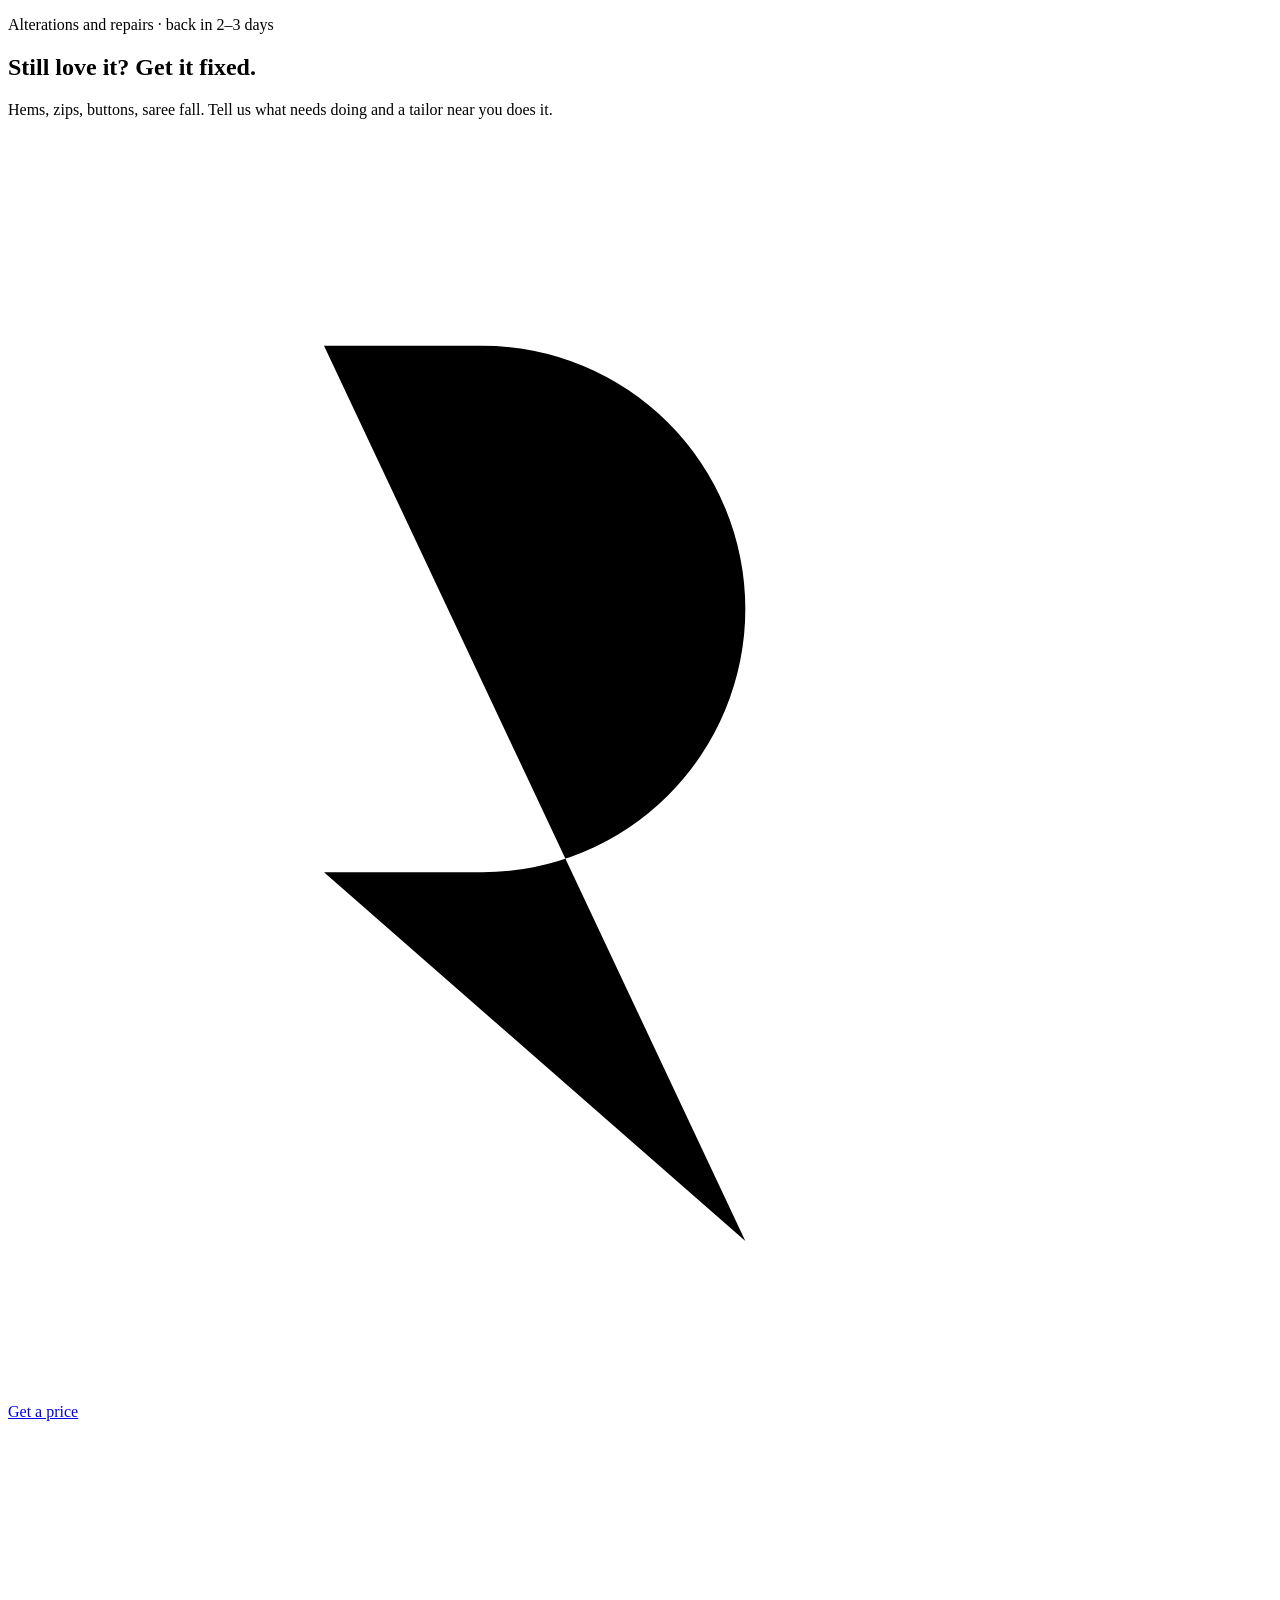
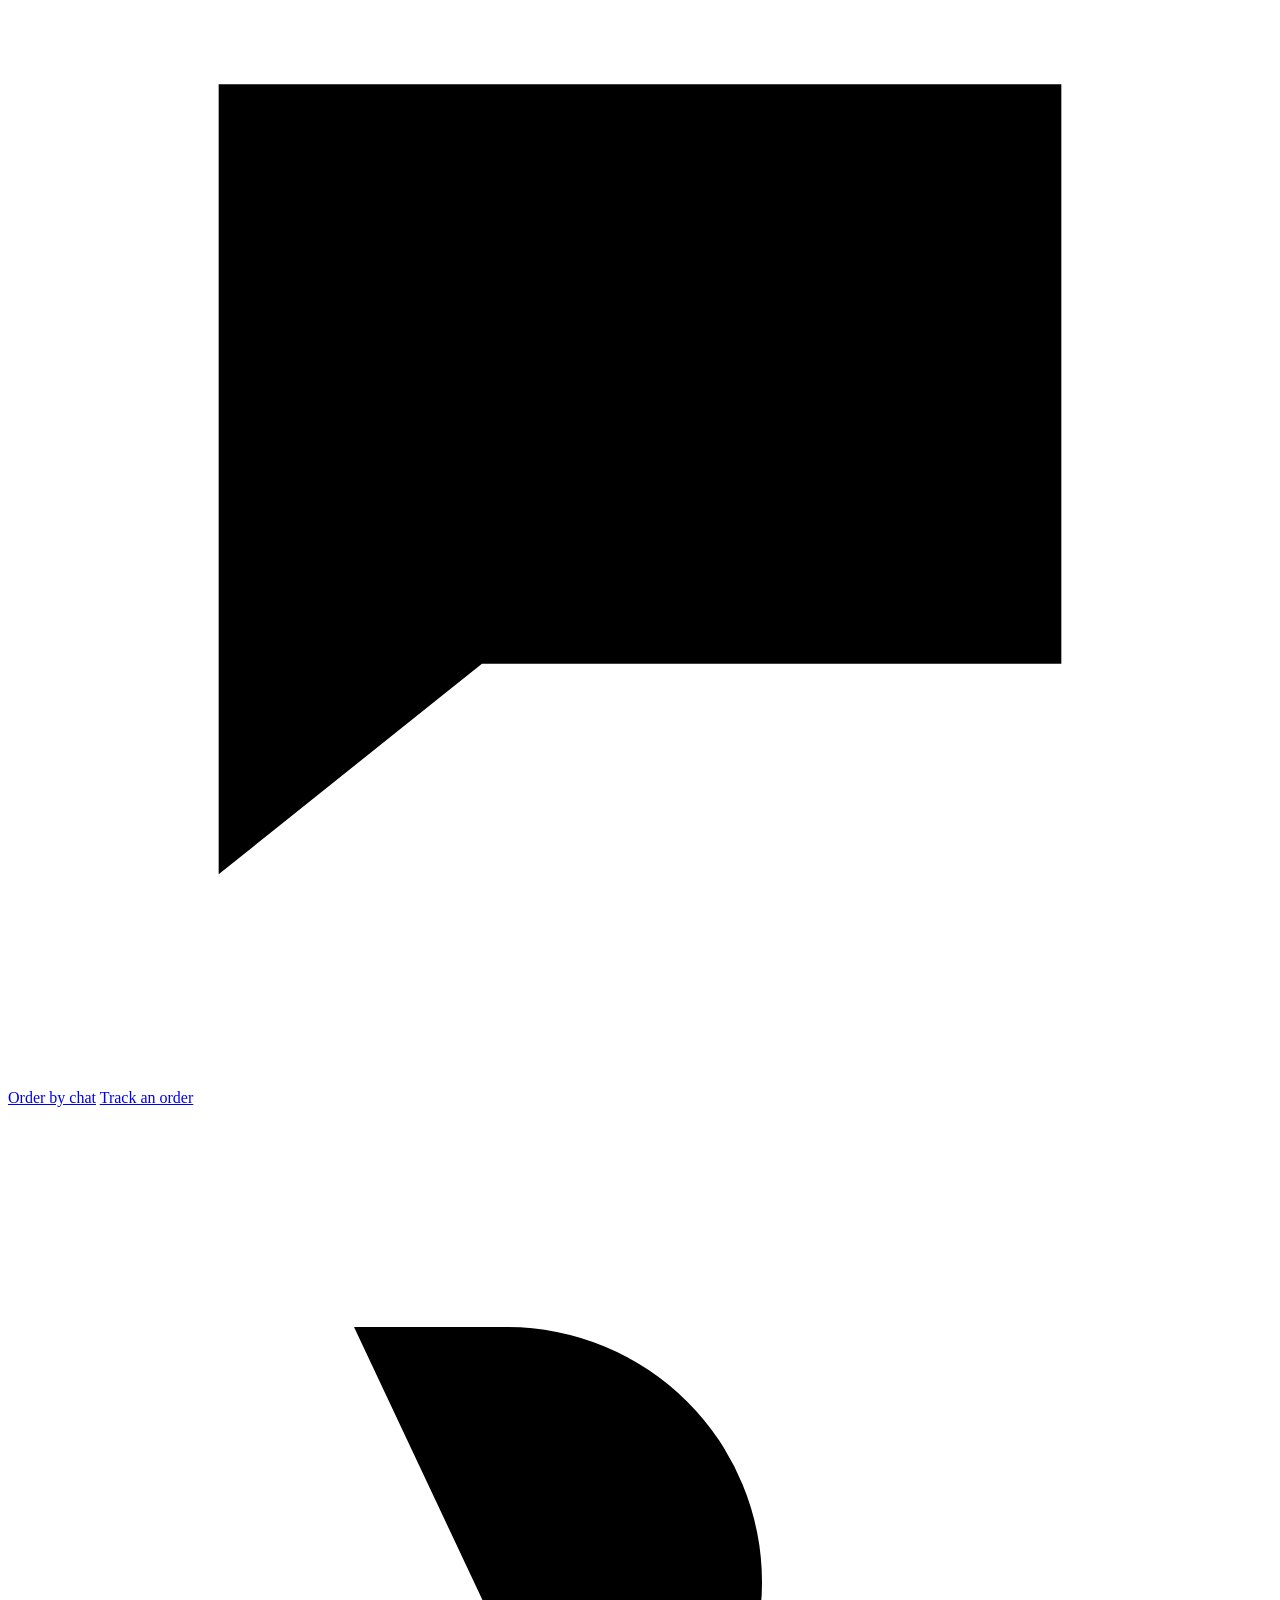
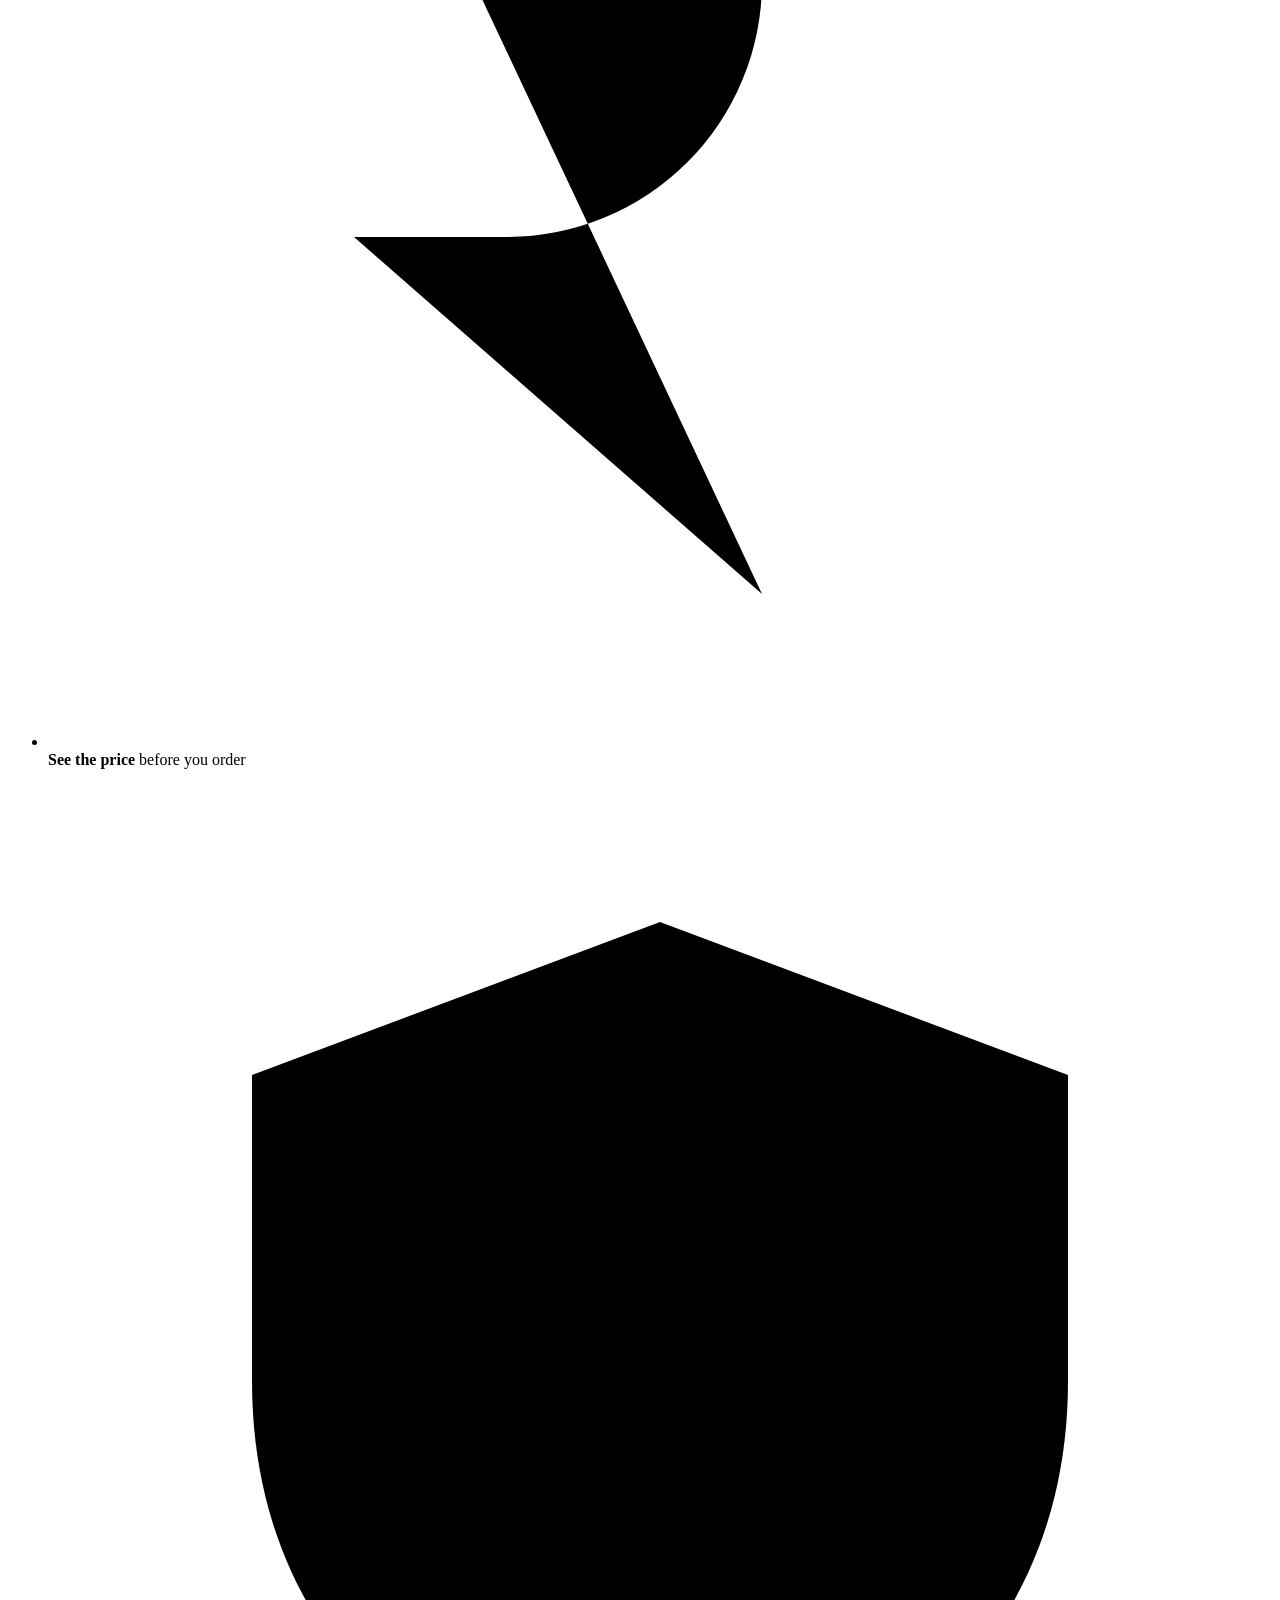
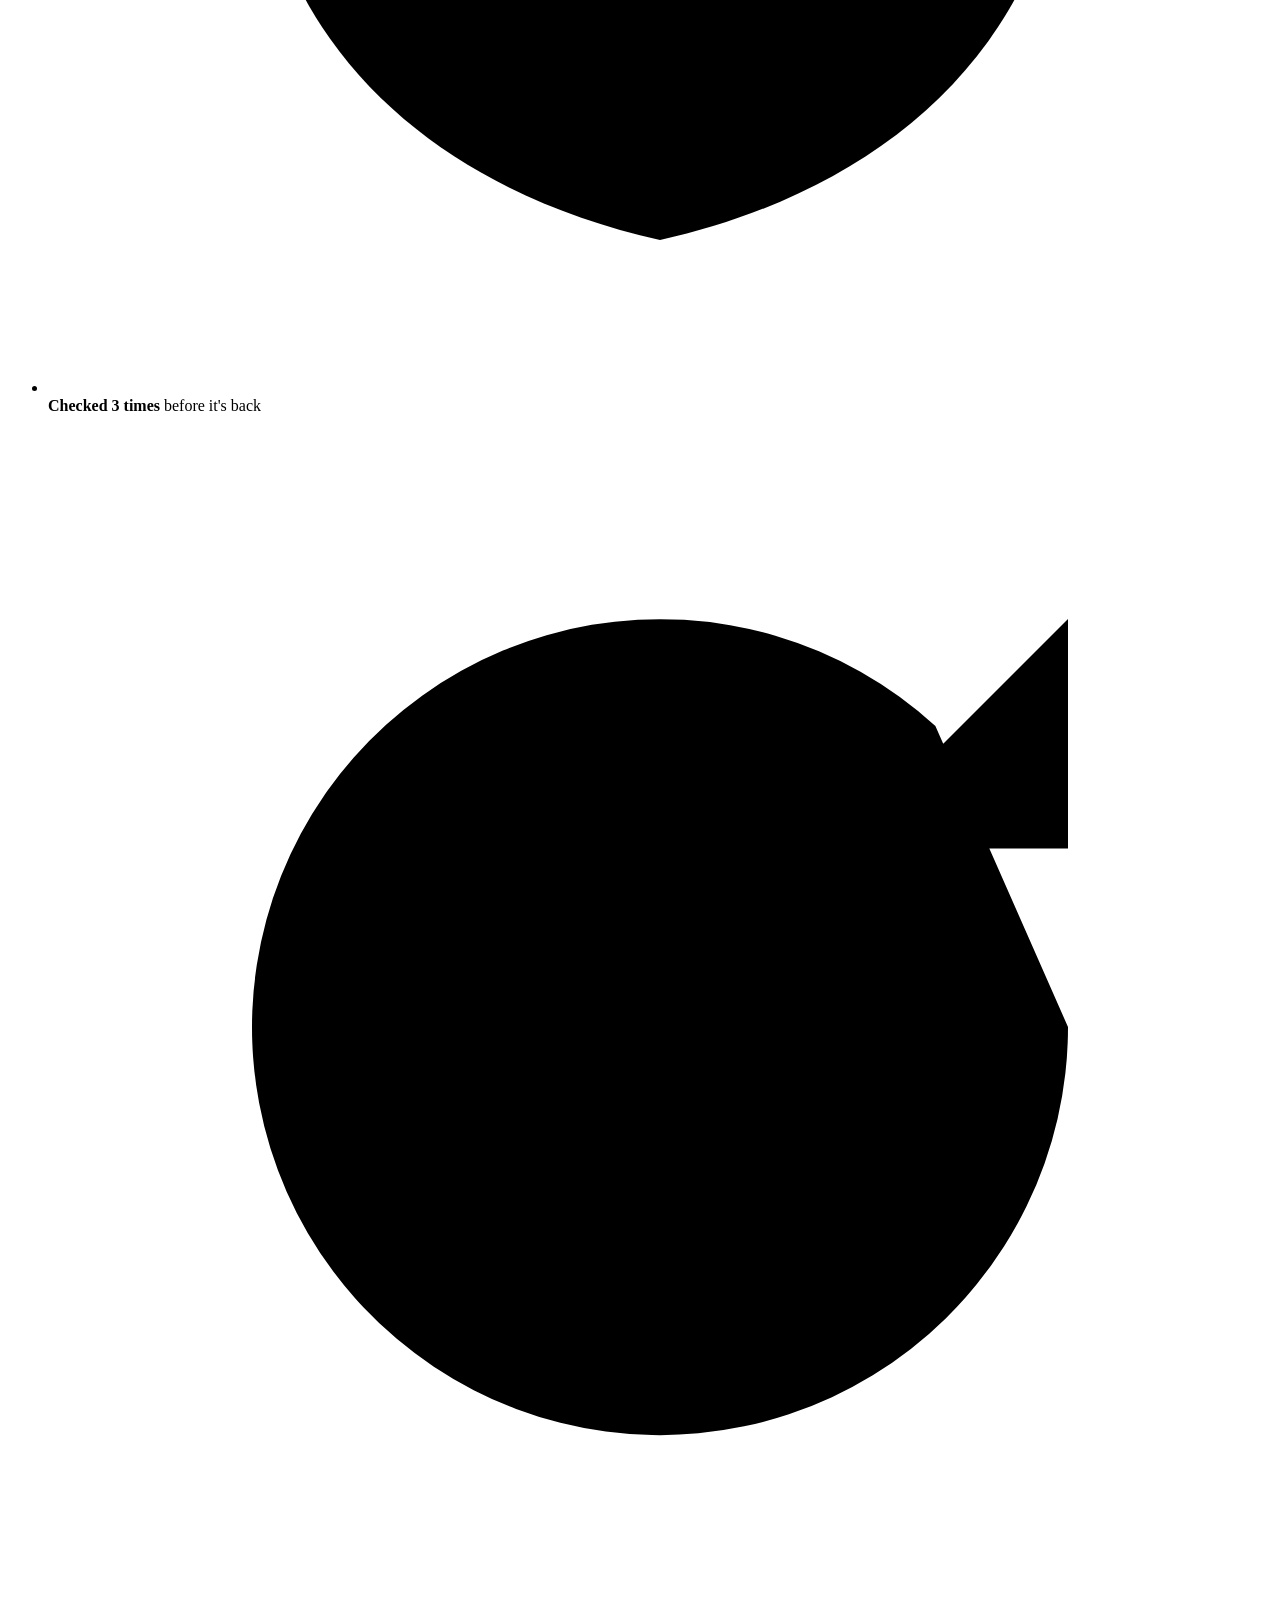
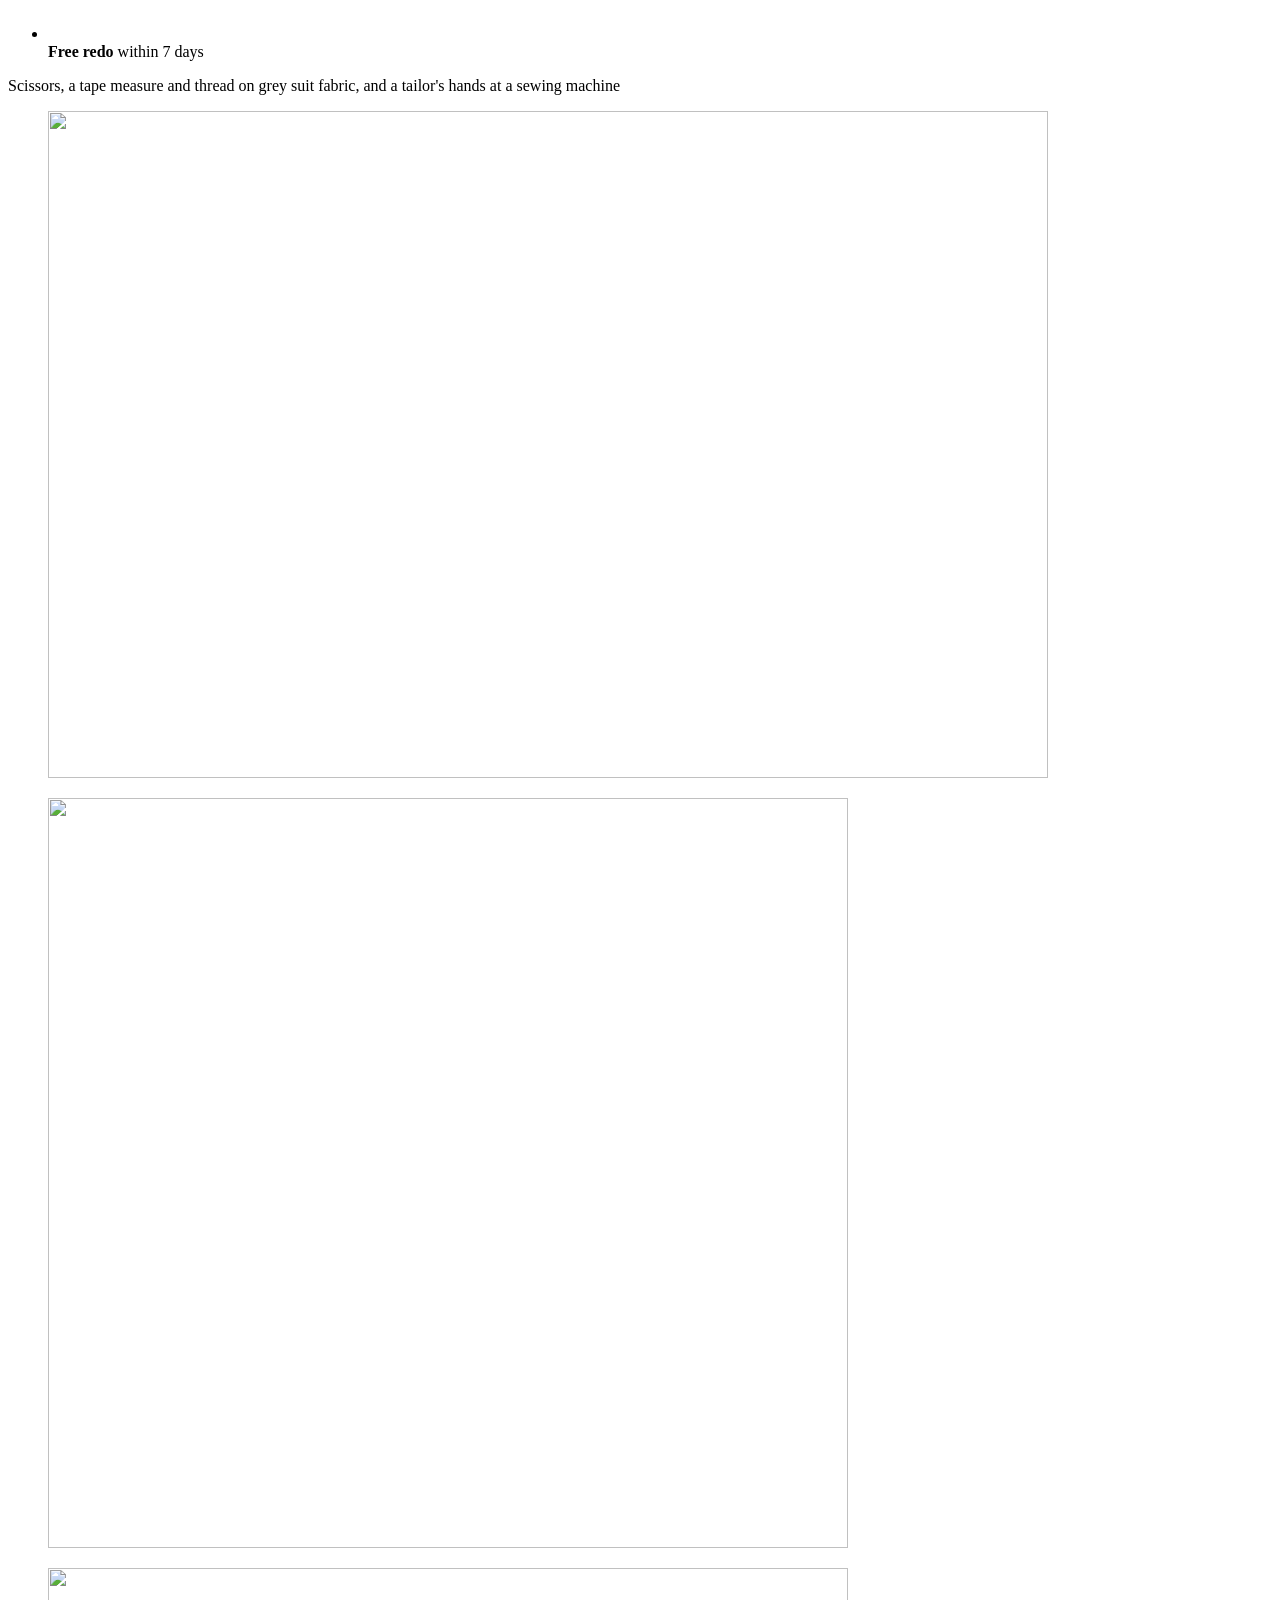
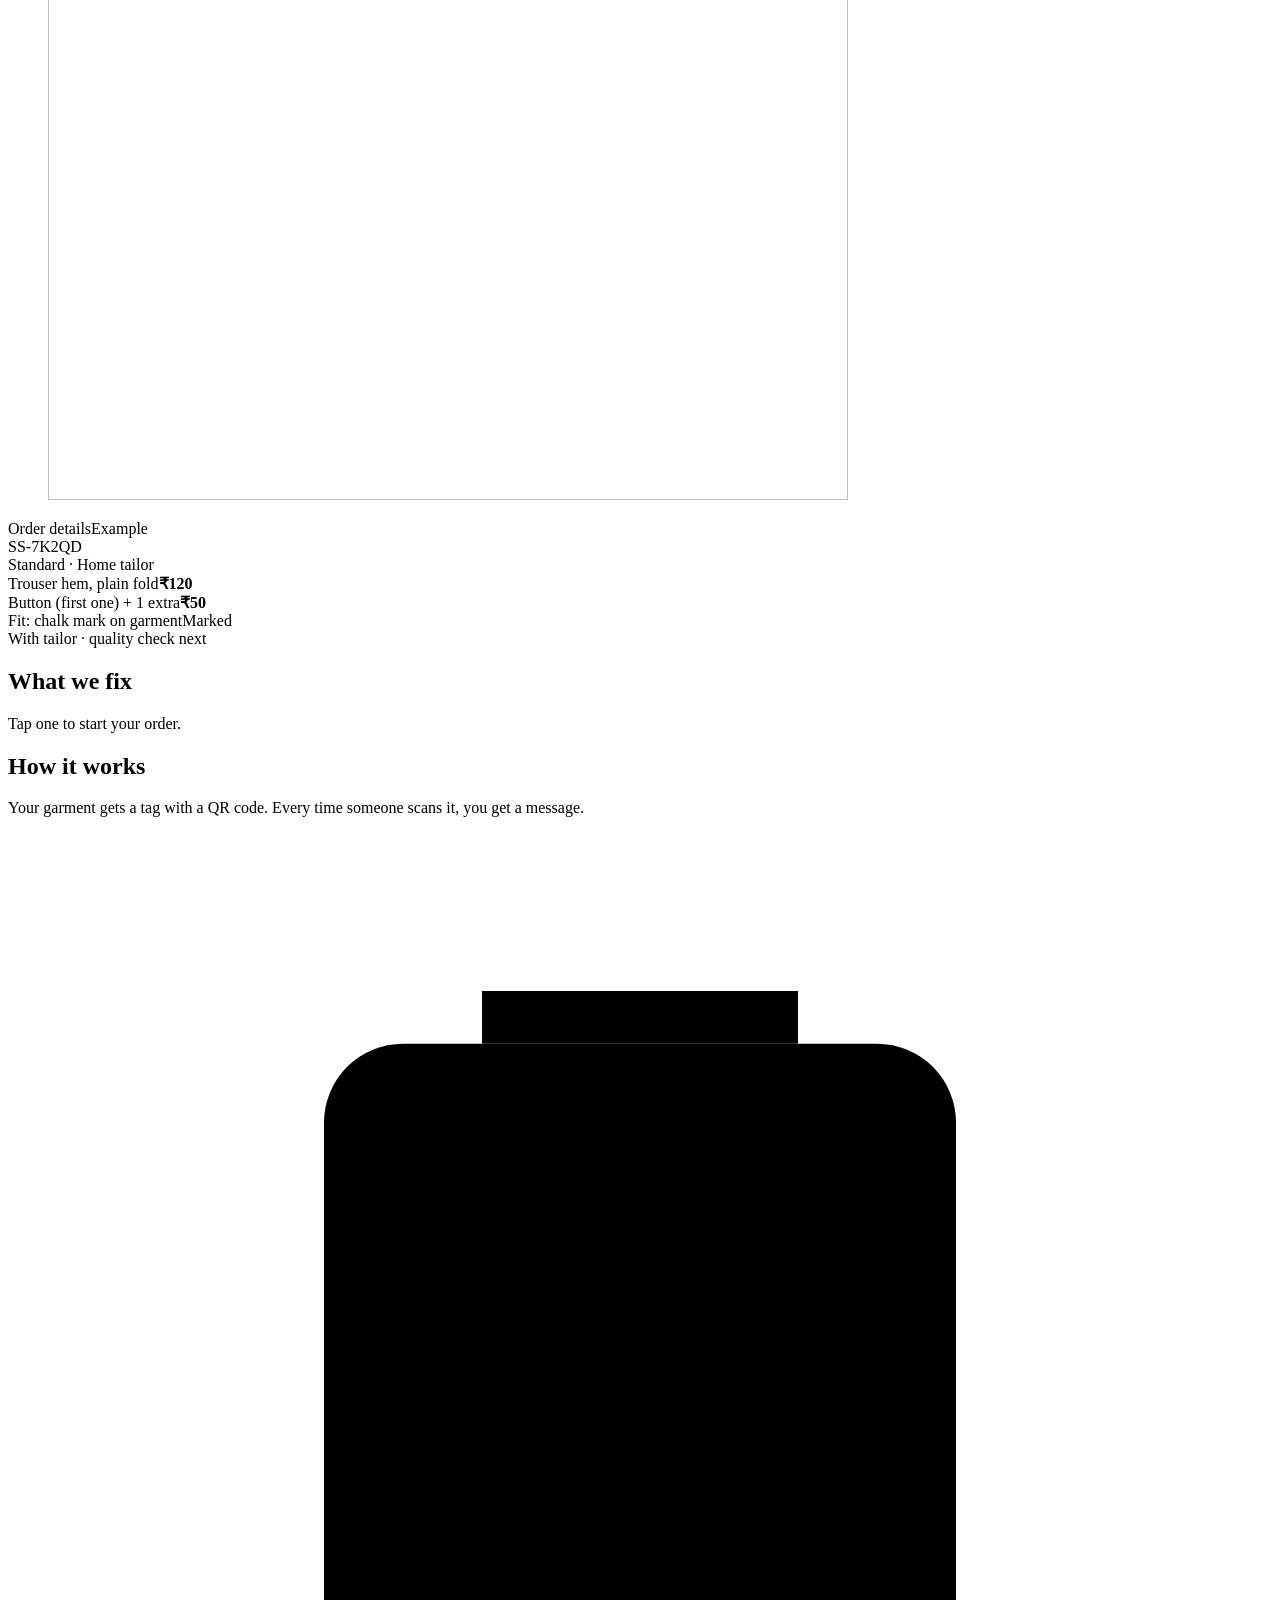
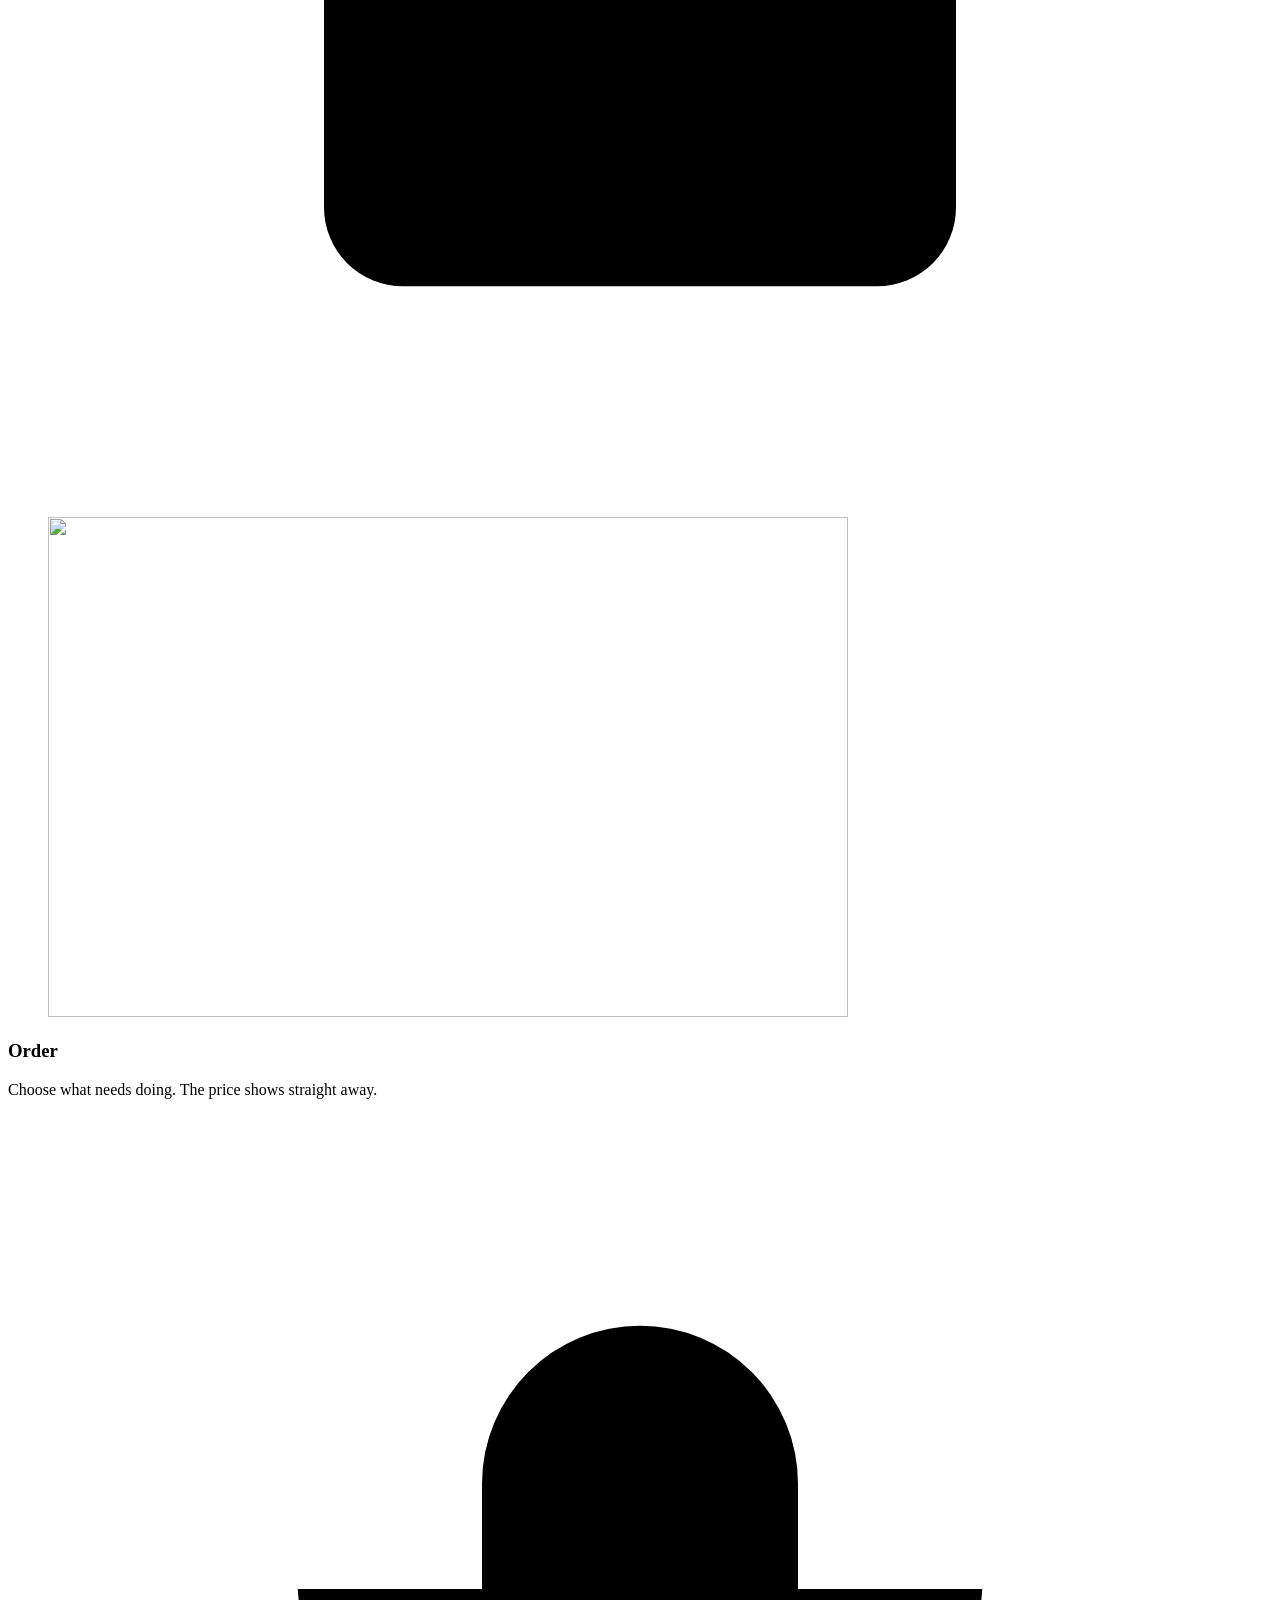
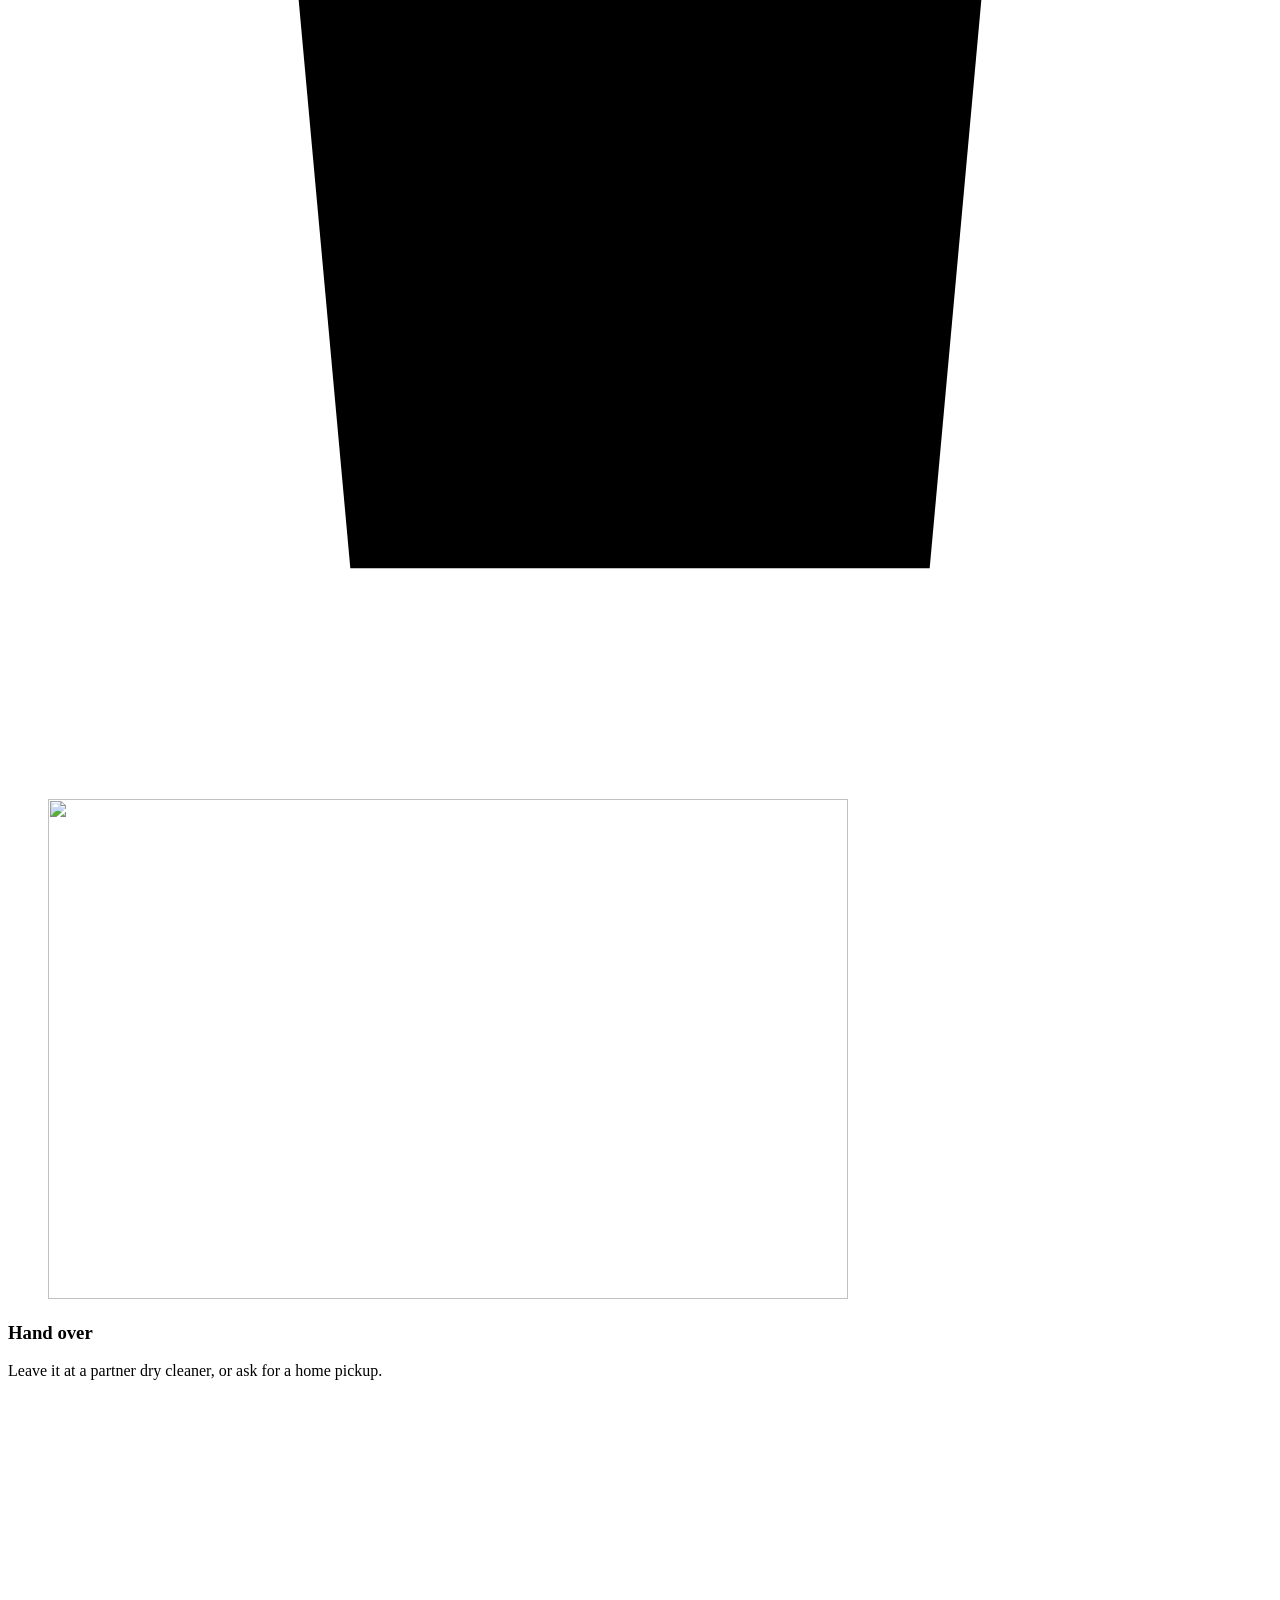
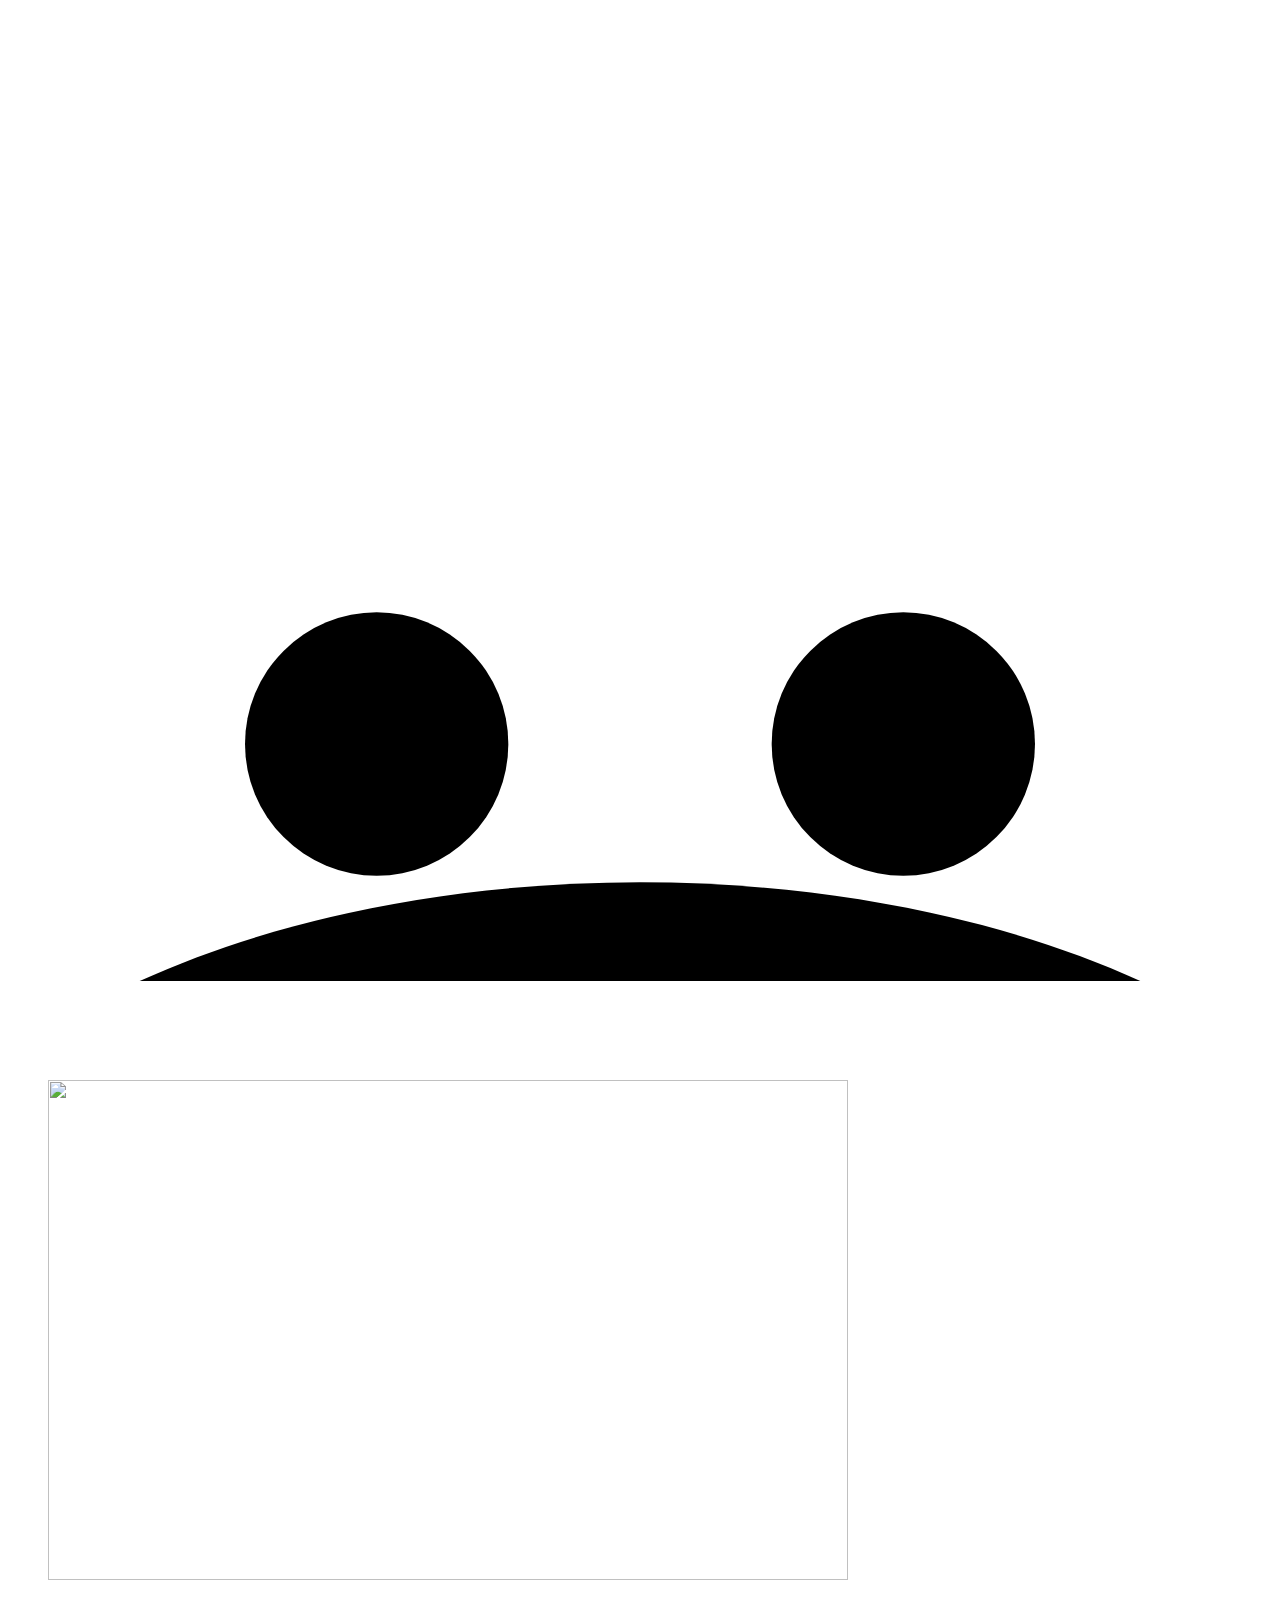
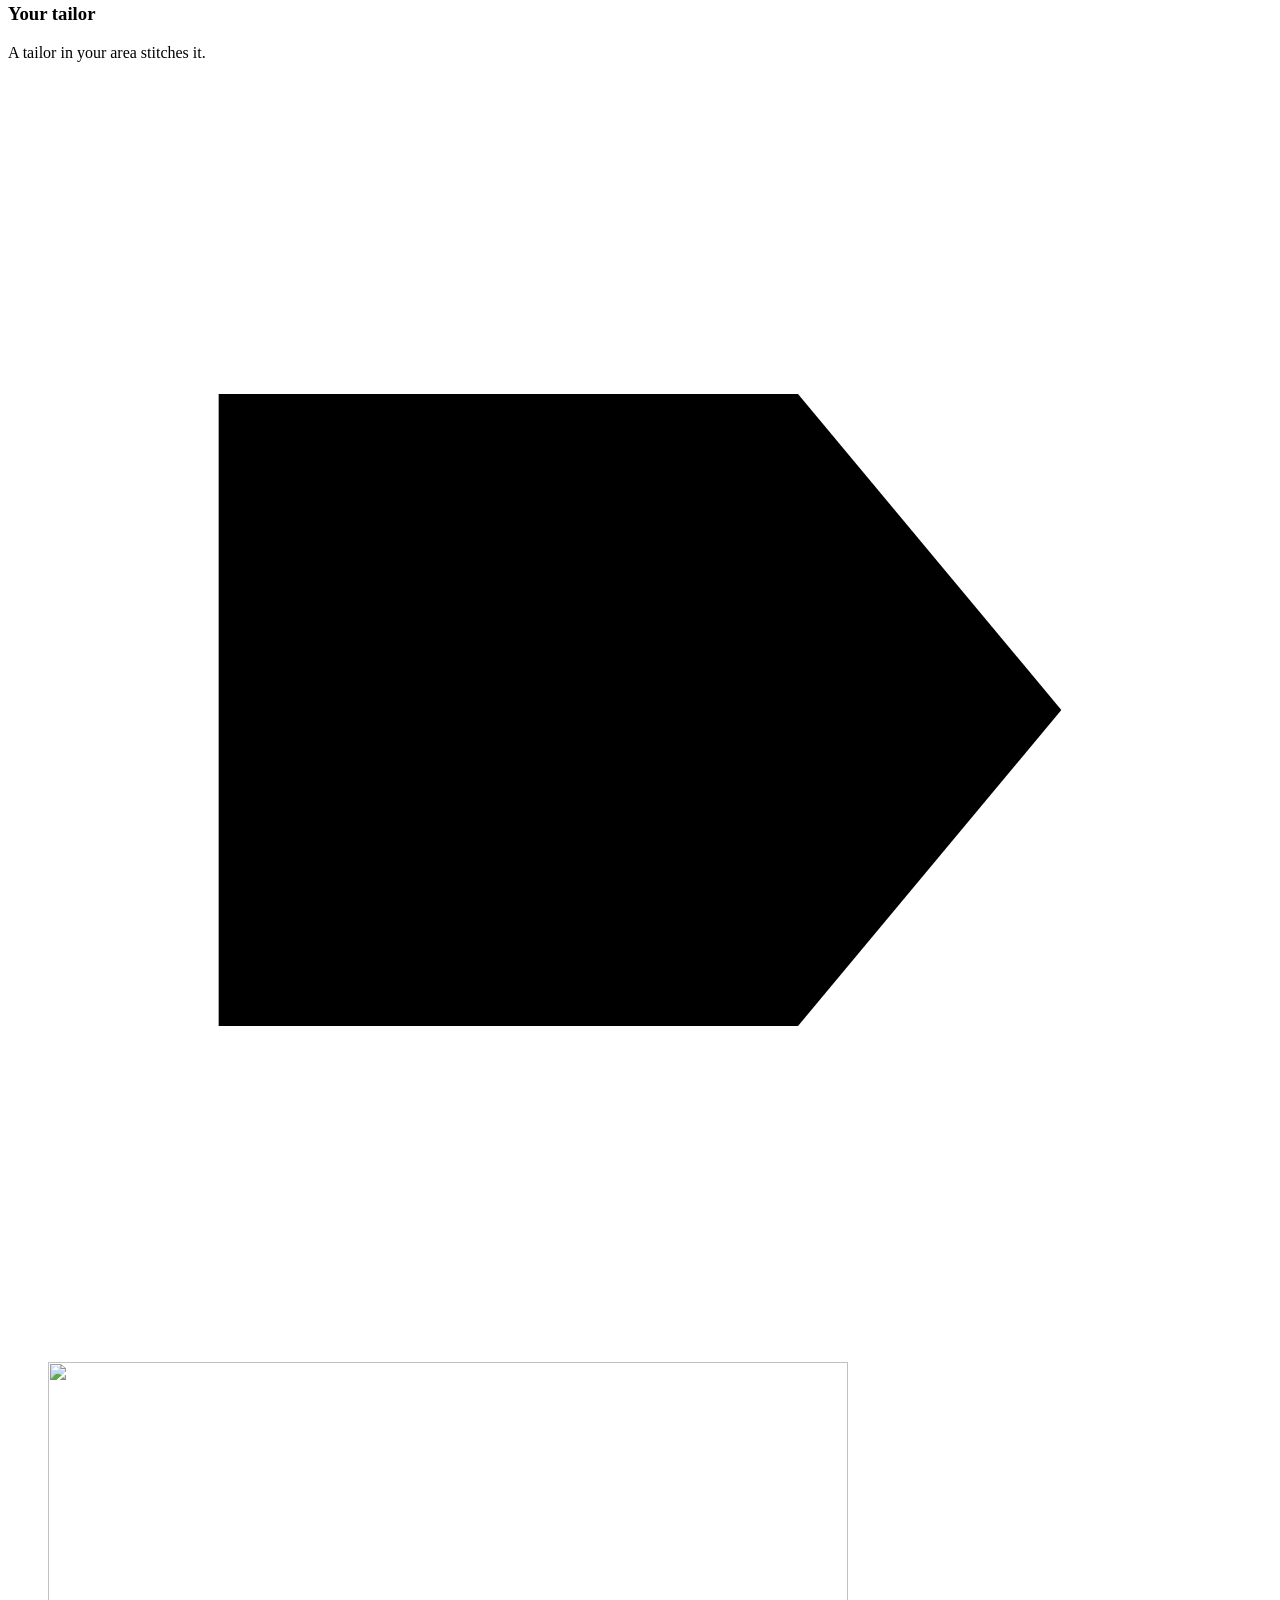
==== commit 124951cf: "Real garment photos in the picker, new hero line, plainer tailor cards, fixes for the header and pri" ====
--- a/docs/index.html
+++ b/docs/index.html
@@ -18,7 +18,7 @@
     <div class="wrap hero-grid">
       <div>
         <p class="eyebrow" data-i18n="hero.eyebrow">Alterations and repairs · back in 2–3 days</p>
-        <h1 data-i18n="hero.title" data-bi>Clothes fixed by a tailor near you</h1>
+        <h1 data-i18n="hero.title" data-bi>Still love it? Get it fixed.</h1>
         <p class="lead" data-i18n="hero.lead">Hems, zips, buttons, saree fall. Tell us what needs doing and a tailor near you does it.</p>
         <div class="hero-actions">
           <a class="btn" href="/secondstitch/order"><svg class="ico" viewBox="0 0 24 24" aria-hidden="true"><path d="M6 4h12M6 9h12M6 4h3a5 5 0 0 1 0 10H6l8 7"/></svg><span data-i18n="hero.cta">Get a price</span></a>
@@ -145,21 +145,27 @@
       <div class="note-box" data-i18n-html="board.note"></div>
 
       <div class="section-head" style="margin-top:48px">
-        <h2 data-i18n="tier.title" data-bi>Two kinds of tailor</h2>
-        <p class="section-lead" data-i18n="tier.lead">Standard is for quick fixes. Anything that changes the shape, or goes through a lining, needs a Premium tailor.</p>
+        <h2 data-i18n="tier.title" data-bi>Who sews your clothes</h2>
+        <p class="section-lead" data-i18n="tier.lead">Small fixes go to a home tailor. Jobs that change the fit, or go through a lining, go to a master tailor with a shop.</p>
       </div>
       <div class="tier-grid">
         <div class="tier-card">
+          <img class="tier-img" src="/secondstitch/img/machine.jpg" alt="" width="1000" height="664" loading="lazy">
+          <div class="tier-body">
           <span class="pill" data-i18n="board.standard">Standard</span>
           <h3 style="margin-top:10px" data-i18n="tier.std.name">Home tailor</h3>
-          <p class="muted" data-i18n="tier.std.p">Home tailors we've tested on sample garments.</p>
-          <ul><li data-i18n="tier.std.l1">Quick fixes: buttons, hems, seams, darns, saree fall</li><li data-i18n="tier.std.l2">Back in 2–3 days</li><li data-i18n="tier.std.l3">₹20 setup + ₹4 per work-minute</li></ul>
+          <p class="muted" data-i18n="tier.std.p">Sews from home. Quick, careful and cheaper.</p>
+          <ul><li data-i18n="tier.std.l1">Quick fixes: buttons, hems, seams, darns, saree fall</li><li data-i18n="tier.std.l2">Back in 2–3 days</li><li data-i18n="tier.std.l3">₹20 to start, then ₹4 a minute</li></ul>
+          </div>
         </div>
         <div class="tier-card premium">
+          <img class="tier-img" src="/secondstitch/img/shop.jpg" alt="" width="800" height="584" loading="lazy">
+          <div class="tier-body">
           <span class="pill" style="background:var(--tape);color:var(--ink)" data-i18n="board.premium">Premium</span>
           <h3 style="margin-top:10px" data-i18n="tier.prem.name">Master tailor</h3>
-          <p class="muted" data-i18n="tier.prem.p">Shop tailors who do structural and fit work too.</p>
-          <ul><li data-i18n="tier.prem.l1">Every fix, including zips, resizing and lined garments</li><li data-i18n="tier.prem.l2">Express next day</li><li data-i18n="tier.prem.l3">₹30 setup + ₹7 per work-minute</li></ul>
+          <p class="muted" data-i18n="tier.prem.p">Has a shop and the machines for bigger jobs.</p>
+          <ul><li data-i18n="tier.prem.l1">Everything, even zips, resizing and lined clothes</li><li data-i18n="tier.prem.l2">Next-day express</li><li data-i18n="tier.prem.l3">₹30 to start, then ₹7 a minute</li></ul>
+          </div>
         </div>
       </div>
     </div>
